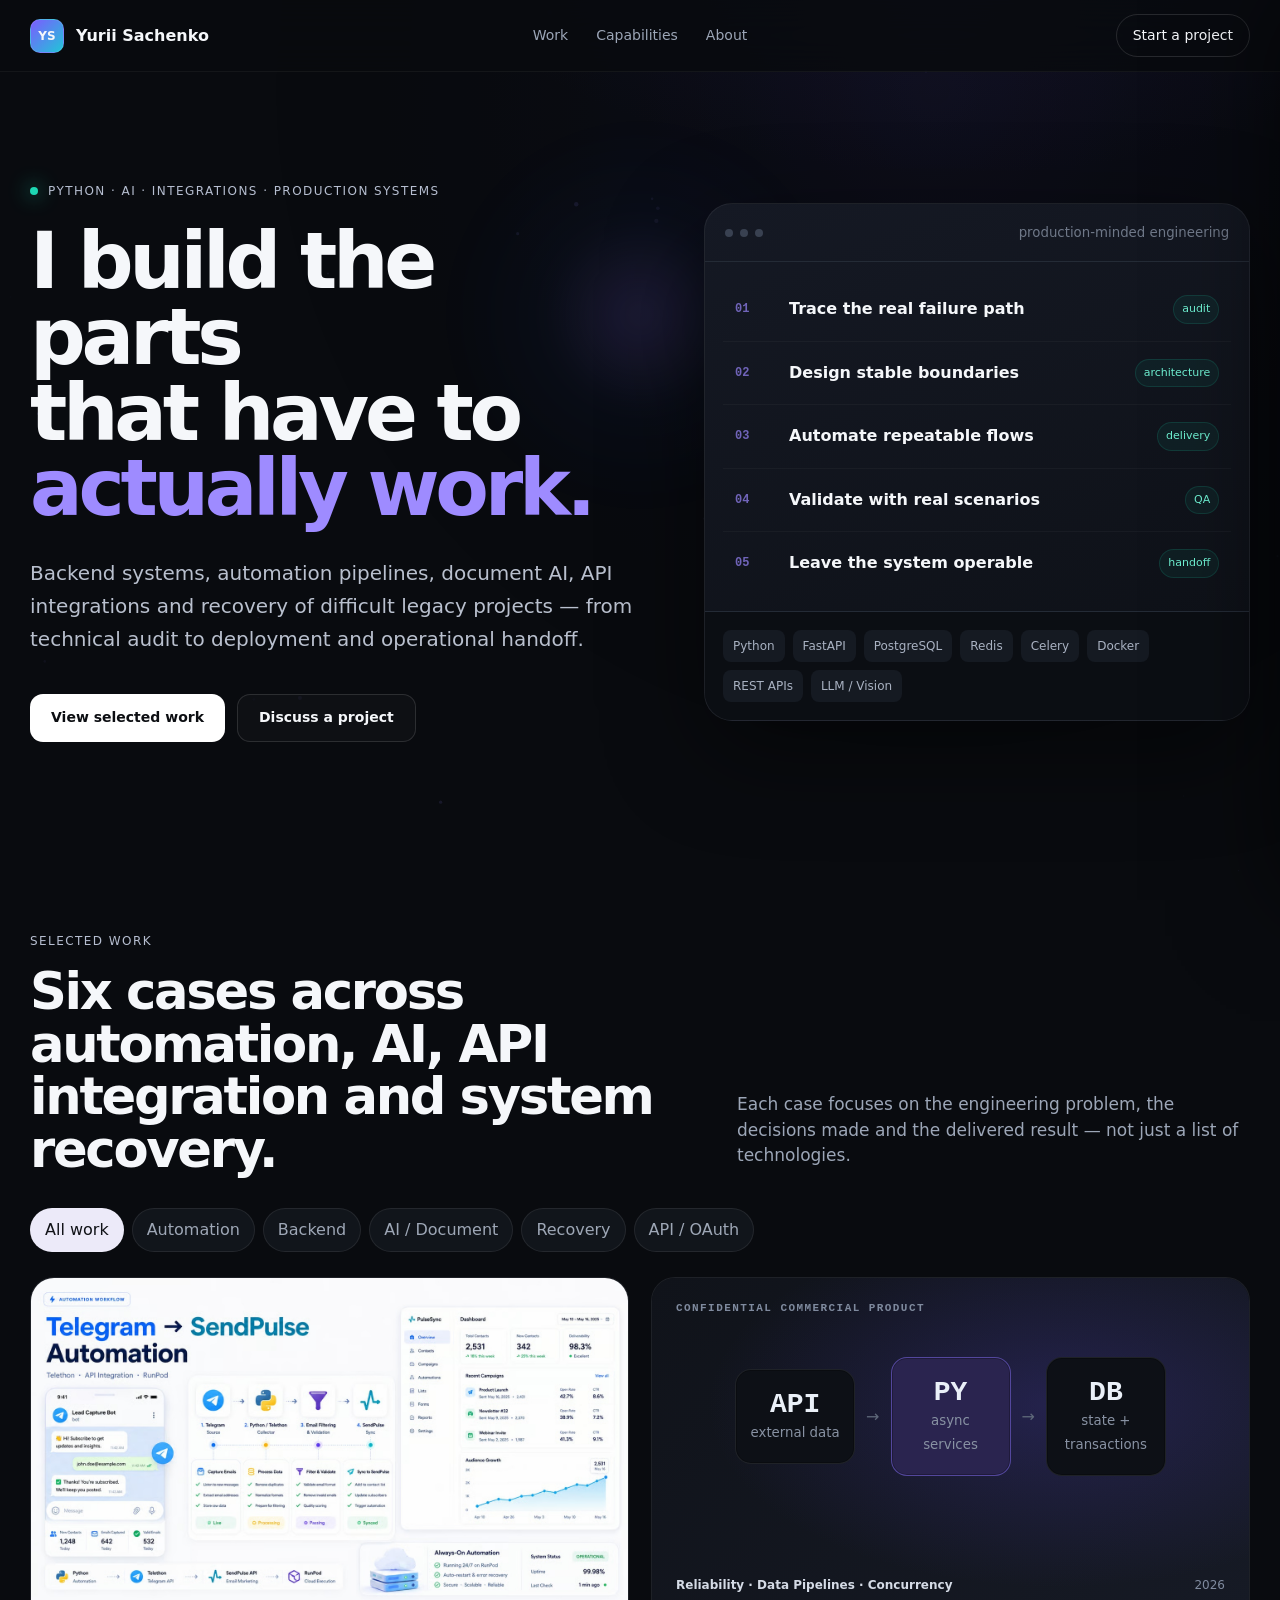
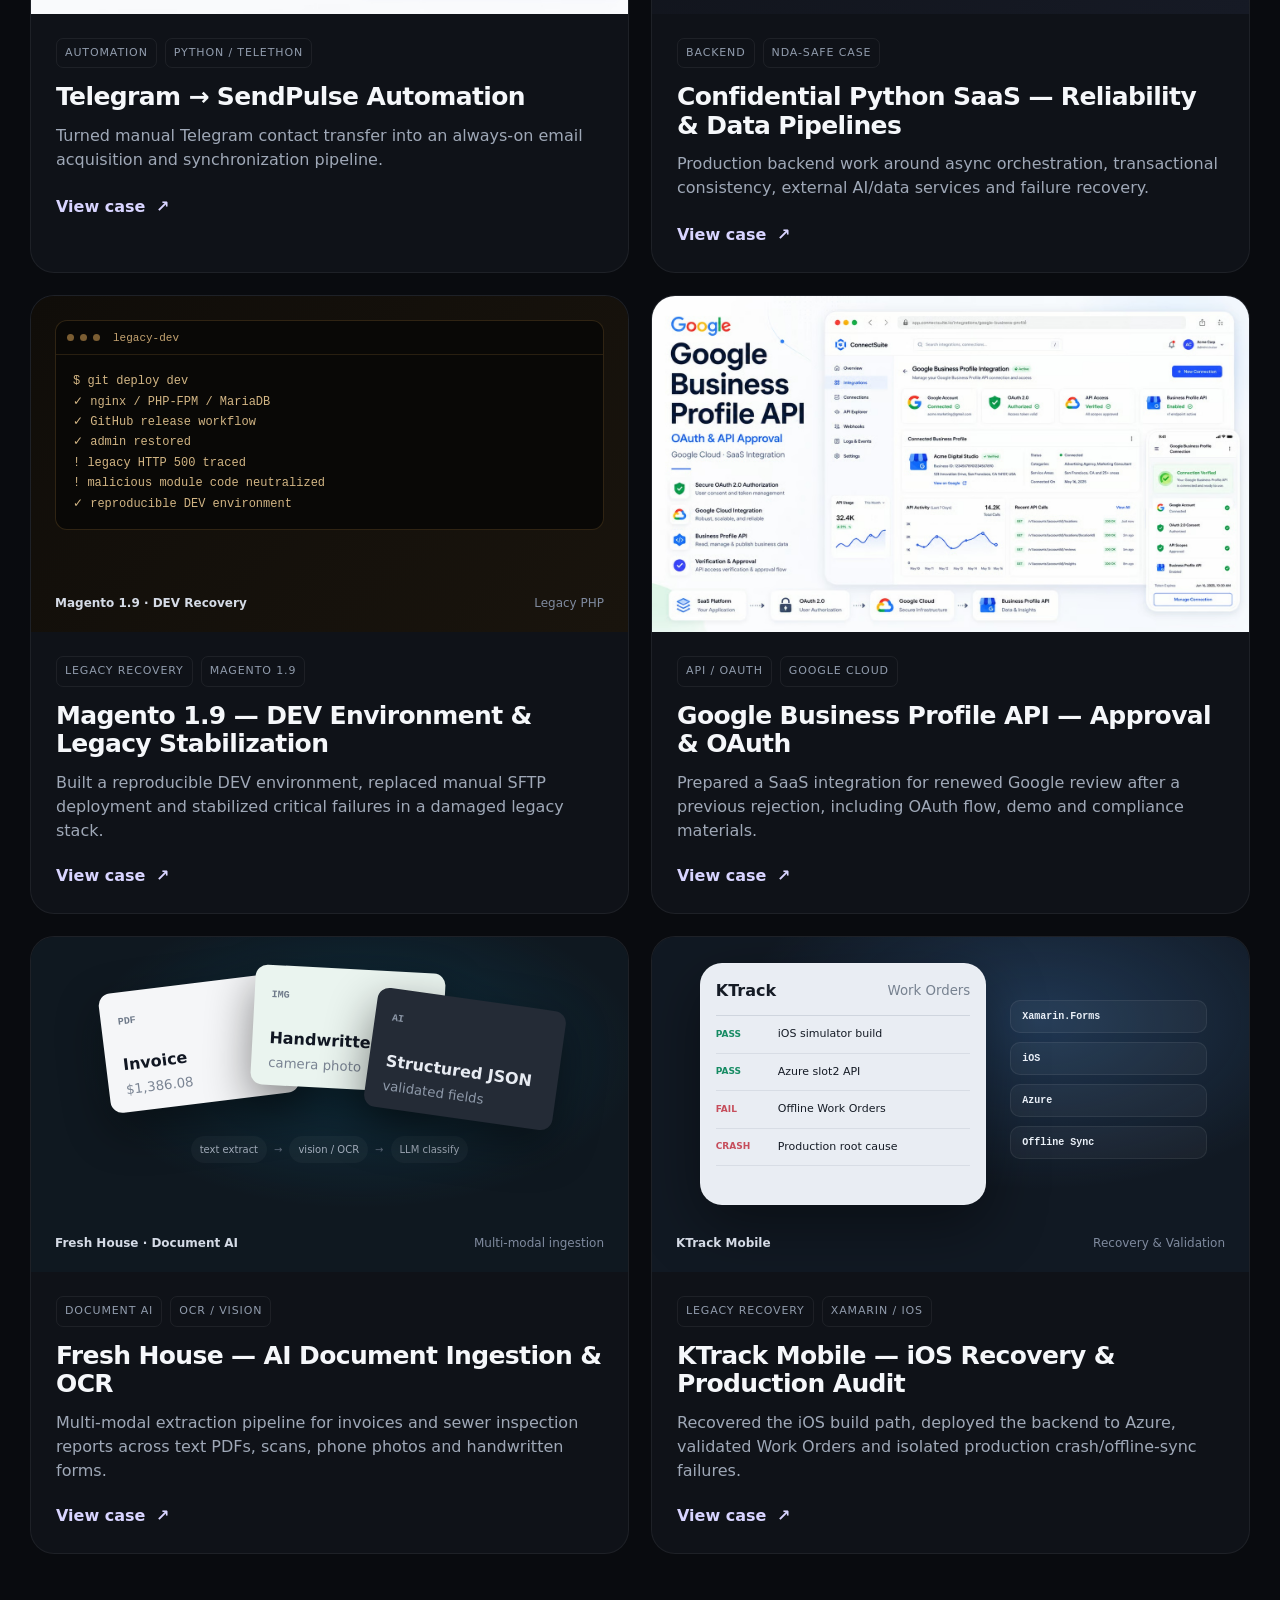
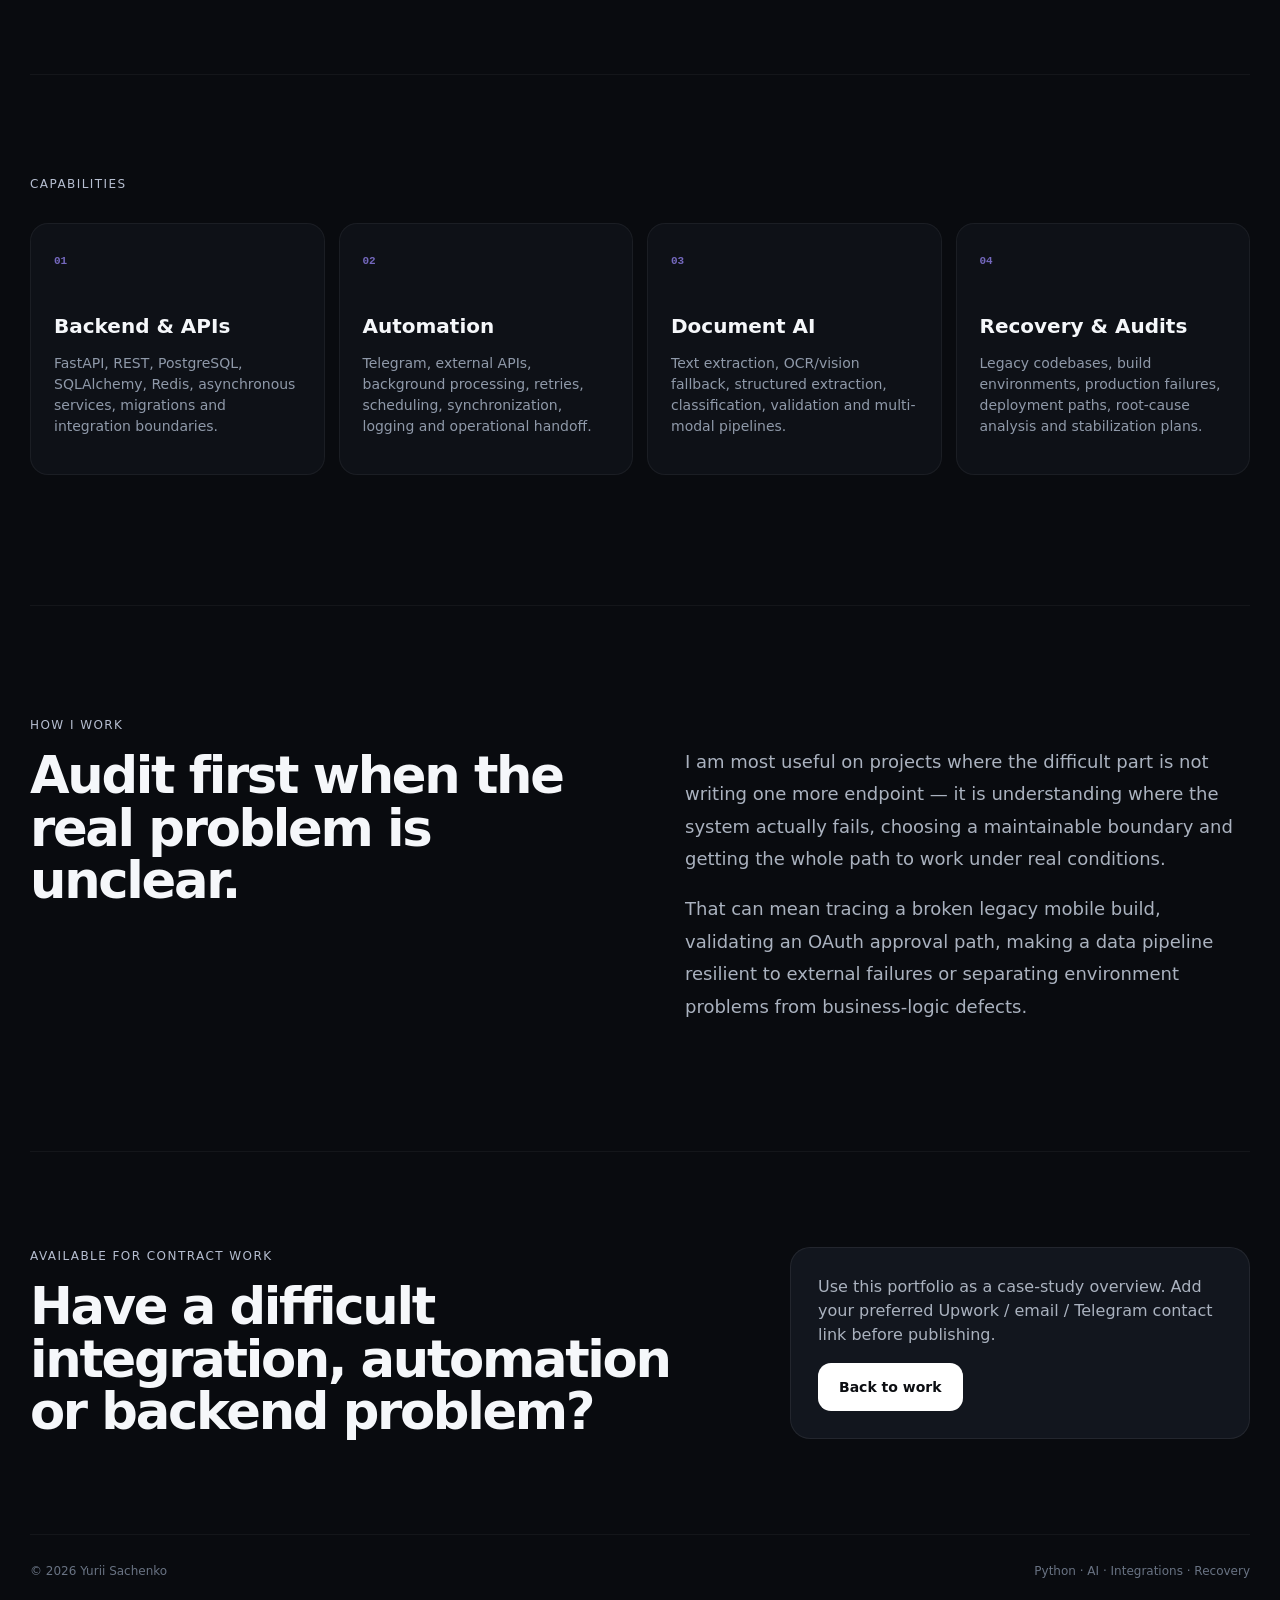
==== preview-standalone.html @ 0dbfd357 "first commit" ====
<!doctype html>
<html lang="en">
<head>
  <meta charset="utf-8" />
  <meta name="viewport" content="width=device-width, initial-scale=1" />
  <meta name="description" content="Selected engineering work by Yurii Sachenko — Python backend, AI document processing, API integrations, automation and legacy recovery." />
  <title>Yurii Sachenko — Engineering Portfolio</title>
  <style>
:root{
  --bg:#090b0f;--panel:#11151c;--panel2:#151a22;--ink:#f5f7fa;--muted:#9ca6b7;--line:#242b36;
  --accent:#7c5cff;--accent2:#1ed6b3;--warm:#ffb454;--max:1220px;--radius:24px;
}
*{box-sizing:border-box}html{scroll-behavior:smooth}body{margin:0;background:radial-gradient(900px 500px at 75% -150px,#2a215e44,transparent 65%),var(--bg);color:var(--ink);font-family:Inter,ui-sans-serif,system-ui,-apple-system,BlinkMacSystemFont,"Segoe UI",sans-serif;line-height:1.5}button,a{font:inherit}a{color:inherit;text-decoration:none}button{color:inherit}.section-shell{width:min(var(--max),calc(100% - 40px));margin-inline:auto}.site-header{position:sticky;top:0;z-index:50;height:72px;display:grid;grid-template-columns:1fr auto 1fr;align-items:center;padding:0 max(20px,calc((100vw - var(--max))/2));background:#090b0fd9;border-bottom:1px solid #ffffff0c;backdrop-filter:blur(18px)}.brand{display:flex;align-items:center;gap:12px;font-weight:700}.brand-mark{display:grid;place-items:center;width:34px;height:34px;border:1px solid #ffffff1d;border-radius:10px;background:linear-gradient(135deg,#7c5cff,#20c5d8);font-size:12px}.nav{display:flex;gap:28px;color:var(--muted);font-size:14px}.nav a:hover{color:#fff}.header-cta{justify-self:end;padding:10px 16px;border:1px solid #ffffff20;border-radius:999px;font-size:14px}.hero{min-height:760px;display:grid;grid-template-columns:1.05fr .95fr;align-items:center;gap:70px;padding-block:110px 90px}.eyebrow,.kicker{font-size:12px;letter-spacing:.12em;text-transform:uppercase;color:#b6bed0}.eyebrow{display:flex;align-items:center;gap:10px}.pulse{width:8px;height:8px;border-radius:50%;background:var(--accent2);box-shadow:0 0 20px var(--accent2)}h1,h2,h3,p{margin-top:0}h1{font-size:clamp(50px,6.1vw,88px);line-height:.97;letter-spacing:-.055em;margin:24px 0 30px;max-width:800px}h1 em{font-style:normal;color:#9e8bff}.hero-lede{font-size:20px;line-height:1.65;color:#b9c0ce;max-width:700px}.hero-actions{display:flex;gap:12px;margin-top:38px}.btn{display:inline-flex;align-items:center;justify-content:center;min-height:48px;padding:0 21px;border-radius:13px;font-weight:700;font-size:14px}.btn-primary{background:#fff;color:#0c0e12}.btn-primary:hover{background:#dcd8ff}.btn-ghost{border:1px solid #ffffff20;background:#ffffff06}.hero-panel{border:1px solid #ffffff10;border-radius:28px;background:linear-gradient(160deg,#151924,#0d1016);box-shadow:0 30px 100px #0007;overflow:hidden}.terminal-top{height:58px;display:flex;align-items:center;gap:7px;padding:0 20px;border-bottom:1px solid var(--line);color:#6f7888}.terminal-top span{width:8px;height:8px;border-radius:50%;background:#394151}.terminal-top small{margin-left:auto}.terminal-body{padding:16px 18px}.terminal-row{display:grid;grid-template-columns:42px 1fr auto;align-items:center;gap:12px;padding:17px 12px;border-bottom:1px solid #ffffff09}.terminal-row:last-child{border-bottom:0}.terminal-row b{font:600 12px ui-monospace,SFMono-Regular,Menlo,monospace;color:#7064b9}.terminal-row span{font-weight:600}.terminal-row i{font-style:normal;font-size:11px;color:#6ff0d2;background:#1ed6b310;padding:5px 8px;border:1px solid #1ed6b325;border-radius:999px}.hero-stack{display:flex;flex-wrap:wrap;gap:8px;padding:18px;border-top:1px solid var(--line);background:#0b0e13}.hero-stack span{padding:7px 10px;border-radius:8px;background:#151a22;color:#a9b2c2;font-size:12px}.work-intro{display:grid;grid-template-columns:1.1fr .9fr;gap:80px;align-items:end;padding:100px 0 32px}.work-intro h2,.about h2,.contact h2{font-size:clamp(34px,4vw,58px);line-height:1.03;letter-spacing:-.045em;margin:15px 0 0}.work-intro p{color:var(--muted);font-size:17px;max-width:520px;margin-bottom:7px}.filters{display:flex;gap:8px;flex-wrap:wrap;padding-bottom:25px}.filter{border:1px solid #ffffff14;background:#11151b;border-radius:999px;padding:9px 14px;color:#9ea7b6;cursor:pointer}.filter.active,.filter:hover{background:#eceaf9;color:#101217}.project-grid{display:grid;grid-template-columns:repeat(2,1fr);gap:22px;padding-bottom:120px}.project-card{border:1px solid #ffffff10;border-radius:var(--radius);background:#0f1218;overflow:hidden;transition:transform .3s ease,border-color .3s ease;min-width:0}.project-card:hover{transform:translateY(-5px);border-color:#ffffff25}.project-card.is-hidden{display:none}.project-cover{aspect-ratio:16/9;overflow:hidden;position:relative;background:#f2f4f8}.image-cover img{width:100%;height:100%;object-fit:cover;display:block}.project-card-body{padding:24px 25px 25px}.card-meta{display:flex;gap:8px;flex-wrap:wrap;margin-bottom:15px}.card-meta span{font-size:11px;text-transform:uppercase;letter-spacing:.08em;color:#919cad;border:1px solid #ffffff10;padding:6px 8px;border-radius:7px}.project-card h3{font-size:25px;line-height:1.14;letter-spacing:-.025em;margin-bottom:12px}.project-card p{color:#9fa8b7;min-height:50px}.text-link{border:0;background:transparent;padding:0;margin-top:5px;color:#d8d4ff;font-weight:700;cursor:pointer}.text-link span{margin-left:5px}.generated-cover{padding:24px;color:#eaf0f8;background:#161b24}.cover-footer{position:absolute;left:24px;right:24px;bottom:20px;display:flex;justify-content:space-between;gap:20px;align-items:center;font-size:12px;color:#d5dbe6}.cover-footer span{color:#7f8a9e}.cover-label{font:600 11px ui-monospace,SFMono-Regular,monospace;letter-spacing:.13em;color:#7f8a9e}.cover-confidential{background:radial-gradient(500px 260px at 68% 38%,#4639a655,transparent 70%),linear-gradient(135deg,#10131a,#161a25)}.flow-diagram{display:flex;align-items:center;justify-content:center;gap:11px;height:68%;padding-top:10px}.flow-diagram i{font-style:normal;color:#5e6879}.flow-node{width:120px;padding:19px 12px;text-align:center;border:1px solid #ffffff13;border-radius:16px;background:#0d1016;box-shadow:inset 0 0 0 1px #0004}.flow-node.core{border-color:#8675ff70;background:#2a244f}.flow-node span{display:block;font:800 28px ui-monospace,SFMono-Regular,monospace}.flow-node small{color:#8892a3}.cover-magento{background:linear-gradient(135deg,#100d09,#19140d)}.retro-window{height:73%;border:1px solid #d59a4c31;background:#090806;border-radius:12px;overflow:hidden}.retro-bar{height:34px;border-bottom:1px solid #d59a4c27;display:flex;align-items:center;gap:6px;padding:0 11px}.retro-bar span{width:7px;height:7px;border-radius:50%;background:#7b5d32}.retro-bar b{margin-left:7px;color:#c6a572;font:500 11px ui-monospace,monospace}.retro-window pre{margin:0;padding:16px 17px;color:#d2b584;font:500 clamp(9px,1vw,12px)/1.7 ui-monospace,SFMono-Regular,Menlo,monospace;white-space:pre-wrap}.cover-ocr{background:radial-gradient(400px 220px at 55% 35%,#0e759e4a,transparent 70%),#0f1820}.doc-stack{height:61%;position:relative}.doc{position:absolute;width:190px;height:120px;border-radius:12px;background:#f5f6f8;color:#111723;padding:15px 17px;box-shadow:0 17px 45px #0007}.doc span{font:700 10px ui-monospace,monospace;color:#6f7a8a}.doc b{display:block;margin-top:22px;font-size:16px}.doc small{color:#7a8493}.doc-a{left:9%;top:13%;transform:rotate(-7deg)}.doc-b{left:36%;top:5%;transform:rotate(3deg);background:#eaf4ef}.doc-c{right:8%;top:22%;transform:rotate(8deg);background:#242b36;color:#e7ebf2}.doc-c small,.doc-c span{color:#8e99a9}.ocr-path{display:flex;gap:7px;align-items:center;justify-content:center;font-size:10px;color:#a5afbd}.ocr-path span{padding:6px 9px;background:#ffffff09;border-radius:999px}.ocr-path i{font-style:normal;color:#5d6979}.cover-ktrack{background:radial-gradient(430px 240px at 65% 25%,#417cc14d,transparent 70%),#111923}.mobile-shell{position:absolute;left:8%;top:8%;width:48%;height:72%;border-radius:22px;border:1px solid #ffffff20;background:#e9edf3;color:#151b25;padding:15px;box-shadow:0 20px 60px #0006}.mobile-head{display:flex;justify-content:space-between;align-items:center;padding-bottom:12px;border-bottom:1px solid #cfd5de}.mobile-head span{font-weight:800}.mobile-head small{color:#778290}.work-row{display:grid;grid-template-columns:53px 1fr;gap:9px;align-items:center;padding:10px 0;border-bottom:1px solid #d8dde5;font-size:11px}.work-row i{font-style:normal;font-weight:800;font-size:9px;color:#168b63}.work-row.warn i{color:#c64e5c}.diagnostic-lines{position:absolute;right:7%;top:19%;width:33%;display:grid;gap:9px}.diagnostic-lines span{padding:10px 11px;background:#ffffff0a;border:1px solid #ffffff12;border-radius:10px;font:600 10px ui-monospace,monospace}.capabilities{padding:100px 0 130px;border-top:1px solid #ffffff0c}.cap-grid{display:grid;grid-template-columns:repeat(4,1fr);gap:14px;margin-top:30px}.cap{padding:23px;border:1px solid #ffffff0e;border-radius:18px;background:#0e1117}.cap>span{color:#7468bd;font:600 11px ui-monospace,monospace}.cap h3{margin:40px 0 12px;font-size:20px}.cap p{font-size:14px;color:#8f99a9}.about{display:grid;grid-template-columns:1fr 1fr;gap:90px;padding:110px 0;border-top:1px solid #ffffff0c}.about-copy{padding-top:30px;color:#aab2bf;font-size:18px;line-height:1.8}.contact{display:grid;grid-template-columns:1.2fr .8fr;gap:70px;padding:95px 0;border-top:1px solid #ffffff0c}.contact-card{padding:27px;border:1px solid #ffffff12;border-radius:20px;background:#12161e;color:#aab2bf}.footer{display:flex;justify-content:space-between;color:#697383;font-size:12px;padding:27px 0 45px;border-top:1px solid #ffffff0c}.drawer-backdrop{position:fixed;inset:0;background:#000a;backdrop-filter:blur(6px);z-index:80}.project-drawer{position:fixed;z-index:90;right:0;top:0;width:min(720px,94vw);height:100vh;overflow:auto;background:#10131a;border-left:1px solid #ffffff13;box-shadow:-30px 0 100px #000a;transform:translateX(105%);transition:transform .35s cubic-bezier(.2,.8,.2,1);padding:70px 42px 50px}.project-drawer.open{transform:translateX(0)}.drawer-close{position:absolute;top:18px;right:22px;width:42px;height:42px;border-radius:50%;border:1px solid #ffffff18;background:#191e27;color:#fff;font-size:26px;cursor:pointer}.drawer-hero{margin-bottom:30px}.drawer-tags{display:flex;gap:8px;flex-wrap:wrap;margin-bottom:15px}.drawer-tags span{font-size:10px;letter-spacing:.08em;text-transform:uppercase;color:#a9b2c2;padding:6px 8px;border:1px solid #ffffff12;border-radius:7px}.drawer-hero h2{font-size:42px;line-height:1.04;letter-spacing:-.04em;margin:0 0 16px}.drawer-role{color:#8f9aab}.drawer-section{padding:25px 0;border-top:1px solid #ffffff0d}.drawer-section h4{margin:0 0 12px;font-size:13px;text-transform:uppercase;letter-spacing:.1em;color:#8c96a7}.drawer-section p,.drawer-section li{color:#b2bac7}.drawer-section ul{margin:0;padding-left:19px;display:grid;gap:8px}.result-box{padding:18px;border-radius:14px;background:#1b2130;border:1px solid #ffffff10;color:#dfe3eb}.stack-list{display:flex;flex-wrap:wrap;gap:7px}.stack-list span{font-size:11px;padding:7px 9px;border-radius:8px;background:#ffffff08;color:#adb6c5}.note{color:#7f8998;font-size:12px;margin-top:14px}@media(max-width:920px){.site-header{grid-template-columns:1fr auto}.nav{display:none}.hero{grid-template-columns:1fr;min-height:auto;padding-top:80px}.hero-panel{max-width:680px}.work-intro,.about,.contact{grid-template-columns:1fr;gap:28px}.project-grid{grid-template-columns:1fr}.cap-grid{grid-template-columns:repeat(2,1fr)}}@media(max-width:620px){.section-shell{width:min(var(--max),calc(100% - 24px))}.site-header{height:62px;padding-inline:12px}.brand span:last-child{display:none}.header-cta{padding:8px 12px;font-size:12px}.hero{padding:65px 0 55px;gap:35px}.hero-lede{font-size:17px}.hero-actions{flex-direction:column;align-items:stretch}.terminal-row{grid-template-columns:31px 1fr}.terminal-row i{display:none}.work-intro{padding-top:70px}.project-card-body{padding:20px}.cap-grid{grid-template-columns:1fr}.project-drawer{padding:64px 22px 40px}.drawer-hero h2{font-size:34px}.generated-cover{padding:16px}.cover-footer{left:16px;right:16px}.flow-node{width:94px;padding:13px 7px}.flow-node span{font-size:21px}.doc{width:145px;height:100px;padding:11px}.doc b{margin-top:14px;font-size:13px}.mobile-shell{width:55%}.diagnostic-lines{width:31%;right:4%}.footer{flex-direction:column;gap:8px}}


/* Motion layer */
.ambient-canvas{position:fixed;inset:0;width:100%;height:100%;z-index:-2;pointer-events:none;opacity:.58}.scroll-progress{position:fixed;left:0;top:0;height:2px;width:100%;z-index:120;transform:scaleX(0);transform-origin:left center;background:linear-gradient(90deg,#7c5cff,#20c5d8);box-shadow:0 0 18px #7c5cff88;pointer-events:none}.cursor-glow{position:fixed;width:420px;height:420px;border-radius:50%;left:0;top:0;z-index:-1;pointer-events:none;opacity:.16;background:radial-gradient(circle,#8a75ff 0%,#3b79ff33 32%,transparent 70%);filter:blur(12px);transform:translate3d(-50%,-50%,0);will-change:transform}.site-header{transition:background .25s ease,border-color .25s ease,box-shadow .25s ease}.site-header.is-scrolled{background:#090b0ff2;border-color:#ffffff16;box-shadow:0 12px 42px #0004}.reveal{opacity:0;transform:translateY(32px) scale(.985);filter:blur(7px);transition:opacity .75s cubic-bezier(.2,.7,.2,1),transform .75s cubic-bezier(.2,.7,.2,1),filter .75s cubic-bezier(.2,.7,.2,1)}.reveal.in-view{opacity:1;transform:none;filter:none}.project-card.reveal{transition:opacity .68s cubic-bezier(.2,.7,.2,1),transform .68s cubic-bezier(.2,.7,.2,1),filter .68s cubic-bezier(.2,.7,.2,1),border-color .28s ease,box-shadow .28s ease}.project-card.in-view:hover{transform:translateY(-7px) perspective(900px) rotateX(var(--rx,0deg)) rotateY(var(--ry,0deg));border-color:#8a75ff55;box-shadow:0 24px 70px #0008,0 0 0 1px #7c5cff10}.project-cover{transform:translateZ(0)}.project-cover img{transition:transform .65s cubic-bezier(.2,.7,.2,1),filter .65s ease}.project-card:hover .project-cover img{transform:scale(1.035);filter:saturate(1.07)}.project-card .text-link span{display:inline-block;transition:transform .25s ease}.project-card:hover .text-link span{transform:translate(4px,-3px)}.hero-copy>*{opacity:0;transform:translateY(20px);animation:heroEnter .8s cubic-bezier(.2,.75,.2,1) forwards}.hero-copy>.eyebrow{animation-delay:.08s}.hero-copy>h1{animation-delay:.16s}.hero-copy>.hero-lede{animation-delay:.27s}.hero-copy>.hero-actions{animation-delay:.38s}.hero-panel{opacity:0;transform:translateY(26px) scale(.97);animation:panelEnter 1s .22s cubic-bezier(.18,.78,.18,1) forwards;transform-style:preserve-3d;will-change:transform}.terminal-row{opacity:0;transform:translateX(14px);animation:terminalLine .55s cubic-bezier(.2,.75,.2,1) forwards}.terminal-row:nth-child(1){animation-delay:.58s}.terminal-row:nth-child(2){animation-delay:.68s}.terminal-row:nth-child(3){animation-delay:.78s}.terminal-row:nth-child(4){animation-delay:.88s}.terminal-row:nth-child(5){animation-delay:.98s}.pulse{animation:pulseDot 2.1s ease-in-out infinite}.brand-mark{animation:brandFloat 5s ease-in-out infinite}.filter{transition:transform .2s ease,background .2s ease,color .2s ease,border-color .2s ease}.filter:hover{transform:translateY(-2px)}.btn{transition:transform .2s ease,background .2s ease,border-color .2s ease,box-shadow .2s ease}.btn:hover{transform:translateY(-2px)}.btn-primary:hover{box-shadow:0 12px 34px #8a75ff2d}.drawer-backdrop{opacity:0;transition:opacity .3s ease}.drawer-backdrop.visible{opacity:1}.project-drawer.open .drawer-hero,.project-drawer.open .drawer-section{animation:drawerContent .55s cubic-bezier(.2,.75,.2,1) both}.project-drawer.open .drawer-section:nth-child(2){animation-delay:.04s}.project-drawer.open .drawer-section:nth-child(3){animation-delay:.08s}.project-drawer.open .drawer-section:nth-child(4){animation-delay:.12s}.project-drawer.open .drawer-section:nth-child(5){animation-delay:.16s}.project-drawer.open .drawer-section:nth-child(6){animation-delay:.20s}.generated-cover .flow-node,.generated-cover .doc,.generated-cover .diagnostic-lines span,.generated-cover .work-row{transition:transform .35s cubic-bezier(.2,.75,.2,1),box-shadow .35s ease,background .35s ease}.project-card:hover .flow-node.core{transform:translateY(-6px) scale(1.03);box-shadow:0 18px 40px #0008}.project-card:hover .doc-a{transform:rotate(-10deg) translate(-5px,-3px)}.project-card:hover .doc-b{transform:rotate(2deg) translateY(-8px)}.project-card:hover .doc-c{transform:rotate(11deg) translate(5px,-2px)}.project-card:hover .diagnostic-lines span:nth-child(1){transform:translateX(4px)}.project-card:hover .diagnostic-lines span:nth-child(2){transform:translateX(9px)}.project-card:hover .diagnostic-lines span:nth-child(3){transform:translateX(6px)}.project-card:hover .diagnostic-lines span:nth-child(4){transform:translateX(12px)}
@keyframes heroEnter{to{opacity:1;transform:none}}@keyframes panelEnter{to{opacity:1;transform:none}}@keyframes terminalLine{to{opacity:1;transform:none}}@keyframes pulseDot{0%,100%{box-shadow:0 0 8px #20c5d888;transform:scale(1)}50%{box-shadow:0 0 26px #20c5d8;transform:scale(1.22)}}@keyframes brandFloat{0%,100%{transform:translateY(0) rotate(0)}50%{transform:translateY(-2px) rotate(2deg)}}@keyframes drawerContent{from{opacity:0;transform:translateX(18px)}to{opacity:1;transform:none}}
@media(max-width:920px){.cursor-glow{display:none}.project-card.in-view:hover{transform:translateY(-5px)}}
@media(prefers-reduced-motion:reduce){html{scroll-behavior:auto}.ambient-canvas,.cursor-glow{display:none}.reveal,.hero-copy>*,.hero-panel,.terminal-row,.brand-mark,.pulse,.project-drawer.open .drawer-hero,.project-drawer.open .drawer-section{opacity:1!important;transform:none!important;filter:none!important;animation:none!important;transition:none!important}}

</style>
</head>
<body>
  <canvas class="ambient-canvas" id="ambientCanvas" aria-hidden="true"></canvas>
  <div class="scroll-progress" id="scrollProgress" aria-hidden="true"></div>
  <div class="cursor-glow" id="cursorGlow" aria-hidden="true"></div>
  <header class="site-header">
    <a class="brand" href="#top" aria-label="Home"><span class="brand-mark">YS</span><span>Yurii Sachenko</span></a>
    <nav class="nav" aria-label="Primary">
      <a href="#work">Work</a>
      <a href="#capabilities">Capabilities</a>
      <a href="#about">About</a>
    </nav>
    <a class="header-cta" href="#contact">Start a project</a>
  </header>

  <main id="top">
    <section class="hero section-shell">
      <div class="hero-copy">
        <div class="eyebrow"><span class="pulse"></span> Python · AI · Integrations · Production Systems</div>
        <h1>I build the parts<br/>that have to <em>actually work.</em></h1>
        <p class="hero-lede">Backend systems, automation pipelines, document AI, API integrations and recovery of difficult legacy projects — from technical audit to deployment and operational handoff.</p>
        <div class="hero-actions">
          <a class="btn btn-primary" href="#work">View selected work</a>
          <a class="btn btn-ghost" href="#contact">Discuss a project</a>
        </div>
      </div>
      <div class="hero-panel" aria-label="Engineering focus">
        <div class="terminal-top"><span></span><span></span><span></span><small>production-minded engineering</small></div>
        <div class="terminal-body">
          <div class="terminal-row"><b>01</b><span>Trace the real failure path</span><i>audit</i></div>
          <div class="terminal-row"><b>02</b><span>Design stable boundaries</span><i>architecture</i></div>
          <div class="terminal-row"><b>03</b><span>Automate repeatable flows</span><i>delivery</i></div>
          <div class="terminal-row"><b>04</b><span>Validate with real scenarios</span><i>QA</i></div>
          <div class="terminal-row"><b>05</b><span>Leave the system operable</span><i>handoff</i></div>
        </div>
        <div class="hero-stack">
          <span>Python</span><span>FastAPI</span><span>PostgreSQL</span><span>Redis</span><span>Celery</span><span>Docker</span><span>REST APIs</span><span>LLM / Vision</span>
        </div>
      </div>
    </section>

    <section class="work-intro section-shell" id="work">
      <div>
        <div class="kicker">Selected work</div>
        <h2>Six cases across automation, AI, API integration and system recovery.</h2>
      </div>
      <p>Each case focuses on the engineering problem, the decisions made and the delivered result — not just a list of technologies.</p>
    </section>

    <section class="filters section-shell" aria-label="Project filters">
      <button class="filter active" data-filter="all">All work</button>
      <button class="filter" data-filter="automation">Automation</button>
      <button class="filter" data-filter="backend">Backend</button>
      <button class="filter" data-filter="ai">AI / Document</button>
      <button class="filter" data-filter="recovery">Recovery</button>
      <button class="filter" data-filter="api">API / OAuth</button>
    </section>

    <section class="project-grid section-shell" id="projectGrid">
      <article class="project-card" data-tags="automation api backend" data-project="sendpulse">
        <div class="project-cover image-cover"><img src="assets/telegram-sendpulse.jpg" alt="Telegram to SendPulse automation case cover" /></div>
        <div class="project-card-body">
          <div class="card-meta"><span>Automation</span><span>Python / Telethon</span></div>
          <h3>Telegram → SendPulse Automation</h3>
          <p>Turned manual Telegram contact transfer into an always-on email acquisition and synchronization pipeline.</p>
          <button class="text-link open-project">View case <span>↗</span></button>
        </div>
      </article>

      <article class="project-card" data-tags="backend automation" data-project="confidential">
        <div class="project-cover generated-cover cover-confidential">
          <div class="cover-label">CONFIDENTIAL COMMERCIAL PRODUCT</div>
          <div class="flow-diagram">
            <div class="flow-node"><span>API</span><small>external data</small></div><i>→</i>
            <div class="flow-node core"><span>PY</span><small>async services</small></div><i>→</i>
            <div class="flow-node"><span>DB</span><small>state + transactions</small></div>
          </div>
          <div class="cover-footer"><b>Reliability · Data Pipelines · Concurrency</b><span>2026</span></div>
        </div>
        <div class="project-card-body">
          <div class="card-meta"><span>Backend</span><span>NDA-safe case</span></div>
          <h3>Confidential Python SaaS — Reliability & Data Pipelines</h3>
          <p>Production backend work around async orchestration, transactional consistency, external AI/data services and failure recovery.</p>
          <button class="text-link open-project">View case <span>↗</span></button>
        </div>
      </article>

      <article class="project-card" data-tags="recovery backend" data-project="magento">
        <div class="project-cover generated-cover cover-magento">
          <div class="retro-window">
            <div class="retro-bar"><span></span><span></span><span></span><b>legacy-dev</b></div>
            <pre>$ git deploy dev
✓ nginx / PHP-FPM / MariaDB
✓ GitHub release workflow
✓ admin restored
! legacy HTTP 500 traced
! malicious module code neutralized
✓ reproducible DEV environment</pre>
          </div>
          <div class="cover-footer"><b>Magento 1.9 · DEV Recovery</b><span>Legacy PHP</span></div>
        </div>
        <div class="project-card-body">
          <div class="card-meta"><span>Legacy Recovery</span><span>Magento 1.9</span></div>
          <h3>Magento 1.9 — DEV Environment & Legacy Stabilization</h3>
          <p>Built a reproducible DEV environment, replaced manual SFTP deployment and stabilized critical failures in a damaged legacy stack.</p>
          <button class="text-link open-project">View case <span>↗</span></button>
        </div>
      </article>

      <article class="project-card" data-tags="api backend" data-project="google">
        <div class="project-cover image-cover"><img src="assets/google-business-profile.jpg" alt="Google Business Profile API OAuth approval case cover" /></div>
        <div class="project-card-body">
          <div class="card-meta"><span>API / OAuth</span><span>Google Cloud</span></div>
          <h3>Google Business Profile API — Approval & OAuth</h3>
          <p>Prepared a SaaS integration for renewed Google review after a previous rejection, including OAuth flow, demo and compliance materials.</p>
          <button class="text-link open-project">View case <span>↗</span></button>
        </div>
      </article>

      <article class="project-card" data-tags="ai backend automation" data-project="freshhouse">
        <div class="project-cover generated-cover cover-ocr">
          <div class="doc-stack">
            <div class="doc doc-a"><span>PDF</span><b>Invoice</b><small>$1,386.08</small></div>
            <div class="doc doc-b"><span>IMG</span><b>Handwritten</b><small>camera photo</small></div>
            <div class="doc doc-c"><span>AI</span><b>Structured JSON</b><small>validated fields</small></div>
          </div>
          <div class="ocr-path"><span>text extract</span><i>→</i><span>vision / OCR</span><i>→</i><span>LLM classify</span></div>
          <div class="cover-footer"><b>Fresh House · Document AI</b><span>Multi-modal ingestion</span></div>
        </div>
        <div class="project-card-body">
          <div class="card-meta"><span>Document AI</span><span>OCR / Vision</span></div>
          <h3>Fresh House — AI Document Ingestion & OCR</h3>
          <p>Multi-modal extraction pipeline for invoices and sewer inspection reports across text PDFs, scans, phone photos and handwritten forms.</p>
          <button class="text-link open-project">View case <span>↗</span></button>
        </div>
      </article>

      <article class="project-card" data-tags="recovery backend" data-project="ktrack">
        <div class="project-cover generated-cover cover-ktrack">
          <div class="mobile-shell">
            <div class="mobile-head"><span>KTrack</span><small>Work Orders</small></div>
            <div class="work-row"><i>PASS</i><span>iOS simulator build</span></div>
            <div class="work-row"><i>PASS</i><span>Azure slot2 API</span></div>
            <div class="work-row warn"><i>FAIL</i><span>Offline Work Orders</span></div>
            <div class="work-row warn"><i>CRASH</i><span>Production root cause</span></div>
          </div>
          <div class="diagnostic-lines"><span>Xamarin.Forms</span><span>iOS</span><span>Azure</span><span>Offline Sync</span></div>
          <div class="cover-footer"><b>KTrack Mobile</b><span>Recovery & Validation</span></div>
        </div>
        <div class="project-card-body">
          <div class="card-meta"><span>Legacy Recovery</span><span>Xamarin / iOS</span></div>
          <h3>KTrack Mobile — iOS Recovery & Production Audit</h3>
          <p>Recovered the iOS build path, deployed the backend to Azure, validated Work Orders and isolated production crash/offline-sync failures.</p>
          <button class="text-link open-project">View case <span>↗</span></button>
        </div>
      </article>
    </section>

    <section class="capabilities section-shell" id="capabilities">
      <div class="kicker">Capabilities</div>
      <div class="cap-grid">
        <div class="cap"><span>01</span><h3>Backend & APIs</h3><p>FastAPI, REST, PostgreSQL, SQLAlchemy, Redis, asynchronous services, migrations and integration boundaries.</p></div>
        <div class="cap"><span>02</span><h3>Automation</h3><p>Telegram, external APIs, background processing, retries, scheduling, synchronization, logging and operational handoff.</p></div>
        <div class="cap"><span>03</span><h3>Document AI</h3><p>Text extraction, OCR/vision fallback, structured extraction, classification, validation and multi-modal pipelines.</p></div>
        <div class="cap"><span>04</span><h3>Recovery & Audits</h3><p>Legacy codebases, build environments, production failures, deployment paths, root-cause analysis and stabilization plans.</p></div>
      </div>
    </section>

    <section class="about section-shell" id="about">
      <div>
        <div class="kicker">How I work</div>
        <h2>Audit first when the real problem is unclear.</h2>
      </div>
      <div class="about-copy">
        <p>I am most useful on projects where the difficult part is not writing one more endpoint — it is understanding where the system actually fails, choosing a maintainable boundary and getting the whole path to work under real conditions.</p>
        <p>That can mean tracing a broken legacy mobile build, validating an OAuth approval path, making a data pipeline resilient to external failures or separating environment problems from business-logic defects.</p>
      </div>
    </section>

    <section class="contact section-shell" id="contact">
      <div>
        <div class="kicker">Available for contract work</div>
        <h2>Have a difficult integration, automation or backend problem?</h2>
      </div>
      <div class="contact-card">
        <p>Use this portfolio as a case-study overview. Add your preferred Upwork / email / Telegram contact link before publishing.</p>
        <a class="btn btn-primary" href="#top">Back to work</a>
      </div>
    </section>
  </main>

  <footer class="footer section-shell"><span>© 2026 Yurii Sachenko</span><span>Python · AI · Integrations · Recovery</span></footer>

  <div class="drawer-backdrop" id="drawerBackdrop" hidden></div>
  <aside class="project-drawer" id="projectDrawer" aria-hidden="true" aria-label="Project details">
    <button class="drawer-close" id="drawerClose" aria-label="Close project">×</button>
    <div id="drawerContent"></div>
  </aside>

  <script>
const projects = {
  sendpulse: {
    tags:['Automation','Telegram','API Integration'],
    title:'Telegram → SendPulse Automation',
    role:'Python Developer — Telegram Automation & API Integration',
    summary:'Built an always-on pipeline that collected email addresses from Telegram, processed and filtered the data, and synchronized eligible contacts into SendPulse.',
    challenge:'The client needed to replace a manual contact-transfer workflow with a server-side process that could run continuously and remain maintainable when Telegram or SendPulse credentials changed.',
    work:[
      'Integrated Telegram through Telethon, including api_id, api_hash and persistent session handling.',
      'Implemented user-data collection, email extraction, normalization, validation and configurable filters such as Gmail-only selection.',
      'Integrated SendPulse API synchronization and token refresh/maintenance flow.',
      'Deployed the Python process on RunPod for continuous execution.',
      'Added logging, process-state visibility and operating instructions for restart, token updates and log inspection.'
    ],
    result:'Manual transfer of Telegram contacts into the email-marketing system was replaced with a repeatable automated workflow that could run continuously on the server and be operated using documented procedures.',
    stack:['Python','Telethon','Telegram API','SendPulse API','REST API','RunPod','Logging','Server Deployment']
  },
  confidential: {
    tags:['Backend','Production Systems','NDA-safe'],
    title:'Confidential Python SaaS — Reliability & Data Pipelines',
    role:'Python Software Engineer — Confidential Commercial Product | Contract | 2026',
    summary:'Developed and maintained a production Python system built around asynchronous backend services, persistent/transient state, external API integrations and data-processing workflows.',
    challenge:'The work required correctness across component boundaries: multi-user isolation, transactional consistency, concurrent operations, external dependencies and failure recovery — without exposing confidential product details.',
    work:[
      'Worked with multi-user data isolation, transactional consistency, asynchronous orchestration, caching, concurrency control and idempotency.',
      'Improved pipelines combining structured/unstructured external data with validation, normalization, trust controls and downstream persistence.',
      'Integrated third-party AI and data services using structured outputs, retries, validation and graceful failure handling.',
      'Built safeguards around database transactions, concurrent operations and cross-component consistency.',
      'Expanded regression coverage and performed root-cause analysis of production defects crossing service/module boundaries.',
      'Worked with Linux production environments, service management, schema evolution and operational troubleshooting.'
    ],
    result:'A more reliable and diagnosable backend foundation for production workflows, with stronger boundaries around state, external services, transactions and failure handling.',
    stack:['Python','FastAPI','SQLAlchemy','PostgreSQL','Redis','Async I/O','REST APIs','Migrations','Linux']
  },
  magento: {
    tags:['Legacy Recovery','DevOps','Magento 1.9'],
    title:'Magento 1.9 — DEV Environment & Legacy Stabilization',
    role:'Legacy Environment & Recovery Engineer',
    summary:'Rebuilt a reproducible DEV environment synchronized with production and replaced manual SFTP updates with a GitHub-based deployment workflow.',
    challenge:'The original scope was environment setup. Once DEV was running, the legacy application exposed unrelated HTTP 500 failures, damaged core/media behavior and infrastructure issues that made the environment unusable for testing.',
    work:[
      'Deployed Magento 1.9 on the DEV server with PHP 7.1, nginx, MariaDB and the EDELWEISS_test database.',
      'Configured the DEV domain, no-index protection and GitHub-based release/deployment process.',
      'Stabilized PHP-FPM/nginx and fixed critical OPcache double-loading configuration.',
      'Diagnosed legacy failures across categories, product pages, configurator and admin.',
      'Detected and neutralized malicious code in legacy modules.',
      'Recovered Varnish/nginx/PHP/HTTPS behavior, circular redirects, base_url configuration and URL rewrites.',
      'Restored admin usability and implemented a safe workaround around the damaged Magento image/media layer so category/product pages stopped returning HTTP 500.'
    ],
    result:'A reproducible DEV environment with working GitHub deployment and a sufficiently stabilized legacy application for continued testing and remediation. Environment setup and application-level recovery were clearly separated as different scopes.',
    stack:['Magento 1.9','PHP 7.1','nginx','MariaDB','Varnish','GitHub','SSH','Linux','Legacy Debugging']
  },
  google: {
    tags:['Google APIs','OAuth 2.0','API Approval'],
    title:'Google Business Profile API — Approval & OAuth',
    role:'Google API / OAuth Integration Specialist',
    summary:'Helped a SaaS platform prepare a renewed Google Business Profile API application after a previous rejection.',
    challenge:'The platform did not manage a large portfolio of active Google Business Profile accounts, so the task required both technical implementation and careful interpretation of Google’s SaaS/agency access and verification requirements.',
    work:[
      'Audited the SaaS platform and the previous GBP API access attempt.',
      'Reviewed Google Business Profile API constraints and SaaS/agency scenarios.',
      'Prepared a re-application approach appropriate to the client’s actual account footprint.',
      'Configured and validated Google Cloud components, OAuth credentials and application authorization flow.',
      'Prepared review materials and a polished product demonstration scenario.',
      'Produced detailed technical documentation and supported the client through the extended Google review process.'
    ],
    result:'The client received a review-ready integration, corrected OAuth flow, demo and documentation required to continue the Google API approval process. Client feedback specifically highlighted Google API/OAuth knowledge, proactive communication, documentation quality and the polished demo.',
    stack:['Google Business Profile API','Google Cloud Console','OAuth 2.0','Google APIs','SaaS Integration','Authentication','API Compliance']
  },
  freshhouse: {
    tags:['Document AI','OCR','Vision / LLM'],
    title:'Fresh House — AI Document Ingestion & OCR',
    role:'AI / Document Processing Engineer',
    summary:'Built a multi-modal ingestion workflow for property-management documents received from plumbing and sewer-inspection contractors in inconsistent formats.',
    challenge:'The corpus mixed clean text PDFs, image-heavy scans and phone photos of handwritten paper forms. A single OCR-only strategy would waste cost on digital PDFs and still struggle with the hardest handwritten inputs.',
    work:[
      'Separated direct text extraction from true OCR cases so digital PDFs could be parsed without unnecessary vision processing.',
      'Handled sewer-inspection reports from multiple vendors with different document structures and data density.',
      'Defined structured extraction for inspector/company details, property address, customer, inspection date, service type, pipe material, problem type, recommendations, estimates and video links.',
      'Handled plumbing invoices with line-item and total extraction.',
      'Designed the difficult path for phone photos of handwritten Drain Clean USA forms: image-based OCR/vision plus LLM-assisted normalization/classification.',
      'Used fallback-oriented processing rather than treating every document as the same input type.'
    ],
    result:'A document-processing approach capable of routing clean digital documents through lightweight extraction while reserving OCR/vision for scans and handwritten photos, with normalized structured fields for downstream use.',
    stack:['Python','PDF text extraction','OCR','Vision AI','LLM Classification','Structured Extraction','Multi-modal Processing']
  },
  ktrack: {
    tags:['Legacy Recovery','Xamarin.Forms','iOS / Azure'],
    title:'KTrack Mobile — iOS Recovery & Production Audit',
    role:'Legacy Mobile Recovery / Technical Assessment',
    summary:'Recovered and validated the iOS build path of a legacy Xamarin.Forms application, deployed the matching API backend to an Azure test slot and performed Work Order functional/offline analysis.',
    challenge:'The project combined repository uncertainty, old Xamarin tooling, Windows/Mac build dependencies, backend environment differences and production crashes that were not reproducible in the dev dataset.',
    work:[
      'Validated the OfflineSync branch and successfully compiled/launched the iOS simulator build.',
      'Deployed the branch API backend to Azure App Service slot2 and validated live data loading.',
      'Ran Work Order scenarios including listing, detail views, attachments, creation flow, persistence and submission paths.',
      'Isolated a Work Order submit InvalidCastException to navigation parameter type mismatch.',
      'Traced production crashes to null Assets/Locations/Status collections combined with unhandled async-void exceptions.',
      'Validated that Work Order offline mode was not actually implemented through the local sync store and documented the required refactor direction.',
      'Produced a severity-ranked recovery report and concrete next-step recommendations.'
    ],
    result:'iOS simulator build and Azure API path were validated; core Work Order browsing worked against slot2; three production-critical failure classes and the non-functional offline path were isolated with actionable remediation guidance.',
    stack:['Xamarin.Forms','C#','iOS','Xcode','MSBuild','Azure App Service','Visual Studio','Offline Sync','Root-cause Analysis']
  }
};

const drawer = document.getElementById('projectDrawer');
const content = document.getElementById('drawerContent');
const backdrop = document.getElementById('drawerBackdrop');
const close = document.getElementById('drawerClose');

function renderProject(key){
  const p=projects[key];
  content.innerHTML=`
    <div class="drawer-hero">
      <div class="drawer-tags">${p.tags.map(x=>`<span>${x}</span>`).join('')}</div>
      <h2>${p.title}</h2>
      <div class="drawer-role">${p.role}</div>
    </div>
    <div class="drawer-section"><h4>Overview</h4><p>${p.summary}</p></div>
    <div class="drawer-section"><h4>Engineering challenge</h4><p>${p.challenge}</p></div>
    <div class="drawer-section"><h4>What I worked on</h4><ul>${p.work.map(x=>`<li>${x}</li>`).join('')}</ul></div>
    <div class="drawer-section"><h4>Result</h4><div class="result-box">${p.result}</div></div>
    <div class="drawer-section"><h4>Stack</h4><div class="stack-list">${p.stack.map(x=>`<span>${x}</span>`).join('')}</div><div class="note">Descriptions are written to stay technically accurate and avoid disclosing confidential implementation details.</div></div>`;
  backdrop.hidden=false;
  drawer.classList.add('open');
  drawer.setAttribute('aria-hidden','false');
  document.body.style.overflow='hidden';
}
function closeDrawer(){drawer.classList.remove('open');drawer.setAttribute('aria-hidden','true');backdrop.hidden=true;document.body.style.overflow=''}

document.querySelectorAll('.project-card').forEach(card=>card.addEventListener('click',e=>{
  if(e.target.closest('button')||e.currentTarget===e.target||e.target){renderProject(card.dataset.project)}
}));
close.addEventListener('click',closeDrawer);backdrop.addEventListener('click',closeDrawer);document.addEventListener('keydown',e=>{if(e.key==='Escape')closeDrawer()});

document.querySelectorAll('.filter').forEach(btn=>btn.addEventListener('click',()=>{
  document.querySelectorAll('.filter').forEach(x=>x.classList.remove('active'));btn.classList.add('active');
  const f=btn.dataset.filter;
  document.querySelectorAll('.project-card').forEach(card=>card.classList.toggle('is-hidden',f!=='all'&&!card.dataset.tags.includes(f)));
}));

// ----- Motion / interaction layer -----
(() => {
  const reduceMotion = window.matchMedia('(prefers-reduced-motion: reduce)').matches;
  const header = document.querySelector('.site-header');
  const progress = document.getElementById('scrollProgress');
  const glow = document.getElementById('cursorGlow');

  const updateScroll = () => {
    const max = document.documentElement.scrollHeight - window.innerHeight;
    const ratio = max > 0 ? Math.min(1, window.scrollY / max) : 0;
    if (progress) progress.style.transform = `scaleX(${ratio})`;
    if (header) header.classList.toggle('is-scrolled', window.scrollY > 14);
  };
  updateScroll();
  window.addEventListener('scroll', updateScroll, { passive: true });

  if (!reduceMotion && glow && window.matchMedia('(pointer:fine)').matches) {
    let gx = innerWidth * .5, gy = innerHeight * .35, tx = gx, ty = gy;
    window.addEventListener('pointermove', e => { tx = e.clientX; ty = e.clientY; }, { passive:true });
    const follow = () => {
      gx += (tx - gx) * .09; gy += (ty - gy) * .09;
      glow.style.transform = `translate3d(${gx - 210}px,${gy - 210}px,0)`;
      requestAnimationFrame(follow);
    };
    requestAnimationFrame(follow);
  }

  // Scroll reveal, staged automatically so markup stays clean.
  const revealTargets = [
    ...document.querySelectorAll('.work-intro, .filters, .project-card, .cap, .about > *, .contact > *, .footer')
  ];
  revealTargets.forEach((el, i) => {
    el.classList.add('reveal');
    el.style.transitionDelay = `${Math.min((i % 4) * 70, 210)}ms`;
  });
  if (!reduceMotion && 'IntersectionObserver' in window) {
    const io = new IntersectionObserver(entries => {
      entries.forEach(entry => {
        if (entry.isIntersecting) {
          entry.target.classList.add('in-view');
          io.unobserve(entry.target);
        }
      });
    }, { threshold: .12, rootMargin: '0px 0px -6% 0px' });
    revealTargets.forEach(el => io.observe(el));
  } else revealTargets.forEach(el => el.classList.add('in-view'));

  // Gentle 3D tilt on cards, desktop only.
  if (!reduceMotion && window.matchMedia('(pointer:fine)').matches) {
    document.querySelectorAll('.project-card').forEach(card => {
      card.addEventListener('pointermove', e => {
        const r = card.getBoundingClientRect();
        const x = (e.clientX - r.left) / r.width - .5;
        const y = (e.clientY - r.top) / r.height - .5;
        card.style.setProperty('--ry', `${x * 3.2}deg`);
        card.style.setProperty('--rx', `${y * -2.6}deg`);
      });
      card.addEventListener('pointerleave', () => {
        card.style.setProperty('--ry','0deg'); card.style.setProperty('--rx','0deg');
      });
    });

    const panel = document.querySelector('.hero-panel');
    if (panel) {
      panel.addEventListener('pointermove', e => {
        const r = panel.getBoundingClientRect();
        const x = (e.clientX-r.left)/r.width-.5, y=(e.clientY-r.top)/r.height-.5;
        panel.style.transform = `perspective(1000px) rotateX(${y*-2.2}deg) rotateY(${x*3}deg)`;
      });
      panel.addEventListener('pointerleave', () => panel.style.transform = '');
    }
  }

  // Lightweight animated ambient field; no dependency / no WebGL.
  const canvas = document.getElementById('ambientCanvas');
  if (!reduceMotion && canvas) {
    const ctx = canvas.getContext('2d');
    let dpr = Math.min(devicePixelRatio || 1, 2), w=0, h=0, particles=[];
    const resize = () => {
      w = innerWidth; h = innerHeight;
      canvas.width = Math.floor(w*dpr); canvas.height = Math.floor(h*dpr);
      canvas.style.width = `${w}px`; canvas.style.height = `${h}px`;
      ctx.setTransform(dpr,0,0,dpr,0,0);
      const n = Math.max(18, Math.min(44, Math.floor(w/35)));
      particles = Array.from({length:n}, (_,i)=>({
        x: Math.random()*w, y: Math.random()*h,
        r: .6+Math.random()*1.7, vx:(Math.random()-.5)*.08, vy:(Math.random()-.5)*.08,
        a:.08+Math.random()*.18, phase:Math.random()*Math.PI*2
      }));
    };
    resize(); window.addEventListener('resize', resize, {passive:true});
    let t=0;
    const draw = () => {
      t += .008; ctx.clearRect(0,0,w,h);
      const g=ctx.createRadialGradient(w*.73,h*.1,0,w*.73,h*.1,Math.max(w,h)*.55);
      g.addColorStop(0,'rgba(105,82,255,.09)'); g.addColorStop(1,'rgba(0,0,0,0)');
      ctx.fillStyle=g;ctx.fillRect(0,0,w,h);
      for(const p of particles){
        p.x+=p.vx; p.y+=p.vy;
        if(p.x<-10)p.x=w+10;if(p.x>w+10)p.x=-10;if(p.y<-10)p.y=h+10;if(p.y>h+10)p.y=-10;
        const alpha=p.a*(.65+.35*Math.sin(t*2+p.phase));
        ctx.beginPath();ctx.arc(p.x,p.y,p.r,0,Math.PI*2);ctx.fillStyle=`rgba(150,139,255,${alpha})`;ctx.fill();
      }
      requestAnimationFrame(draw);
    };
    requestAnimationFrame(draw);
  }
})();

// Make drawer backdrop fade instead of appearing abruptly.
const _renderProject = renderProject;
renderProject = function(key){
  _renderProject(key);
  requestAnimationFrame(() => backdrop.classList.add('visible'));
};
const _closeDrawer = closeDrawer;
closeDrawer = function(){
  backdrop.classList.remove('visible');
  drawer.classList.remove('open'); drawer.setAttribute('aria-hidden','true');
  document.body.style.overflow='';
  setTimeout(()=>{ backdrop.hidden=true; }, 300);
};

</script>
</body>
</html>
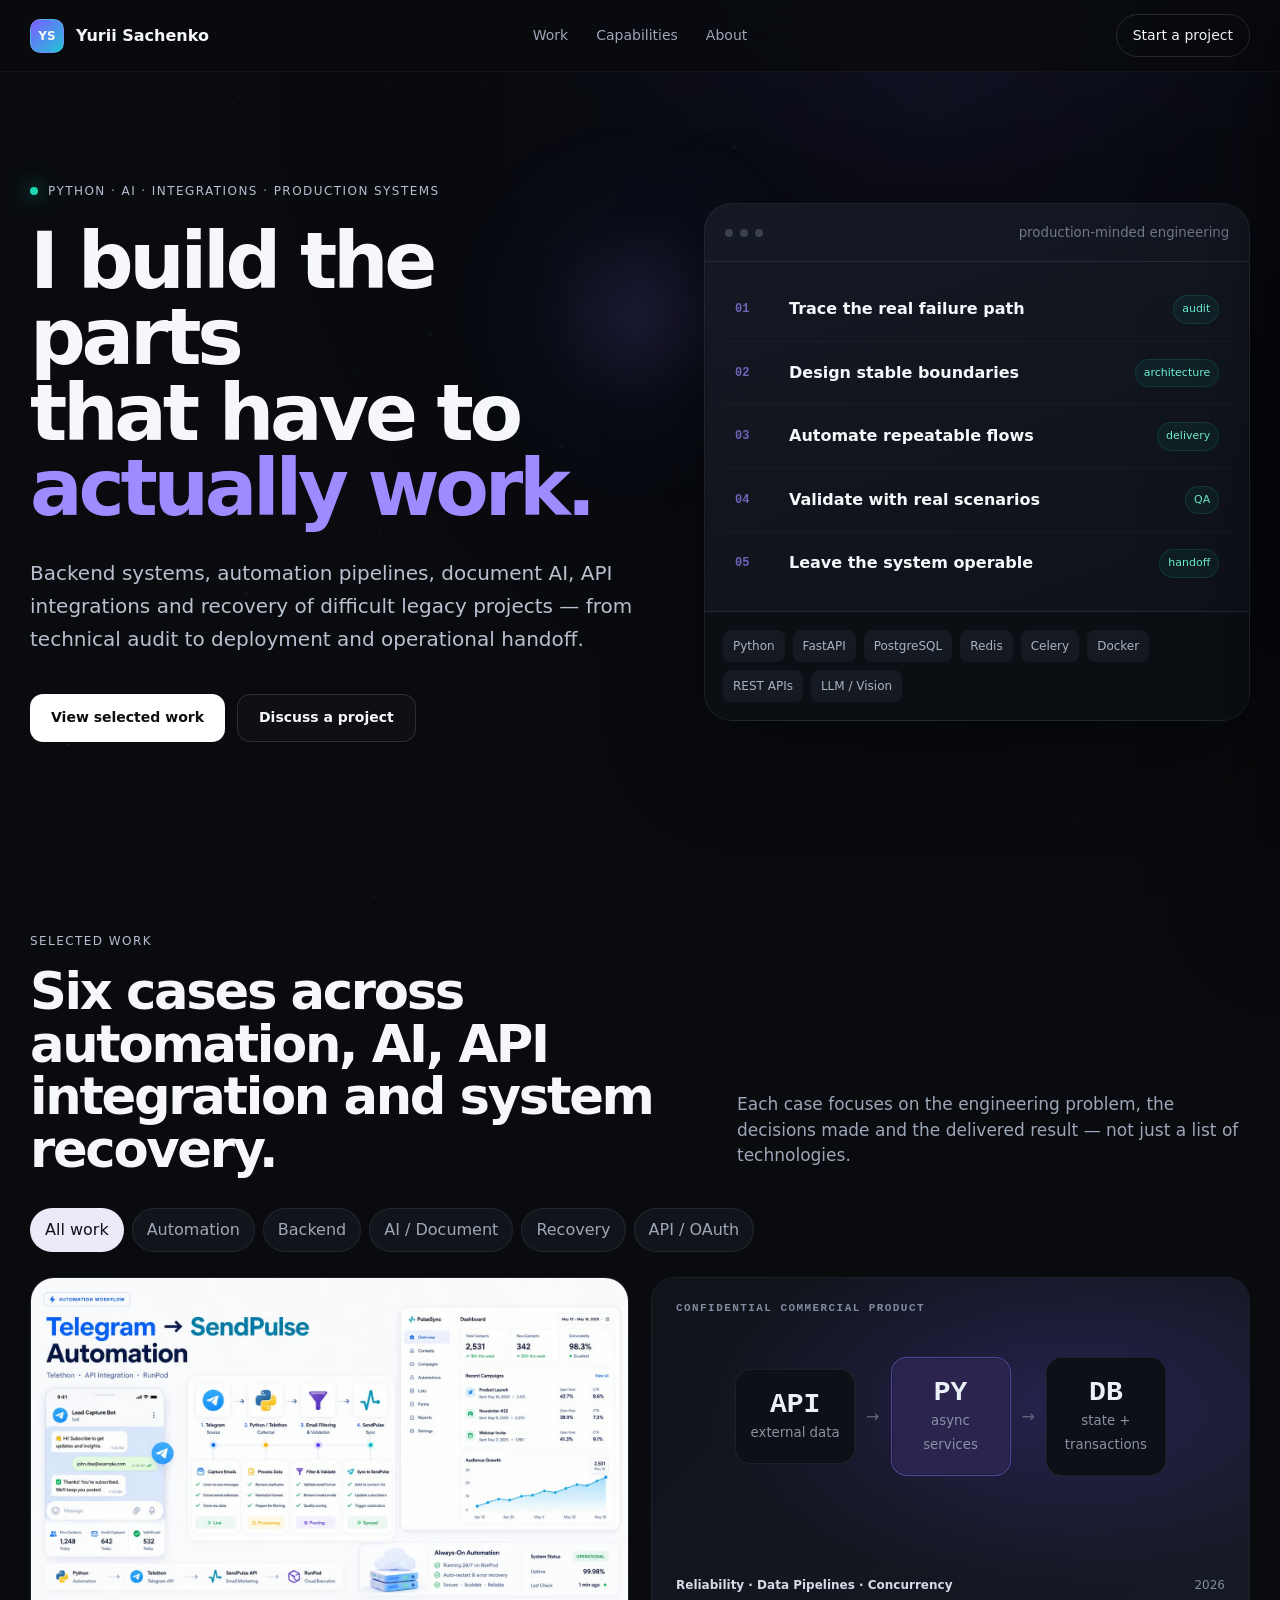
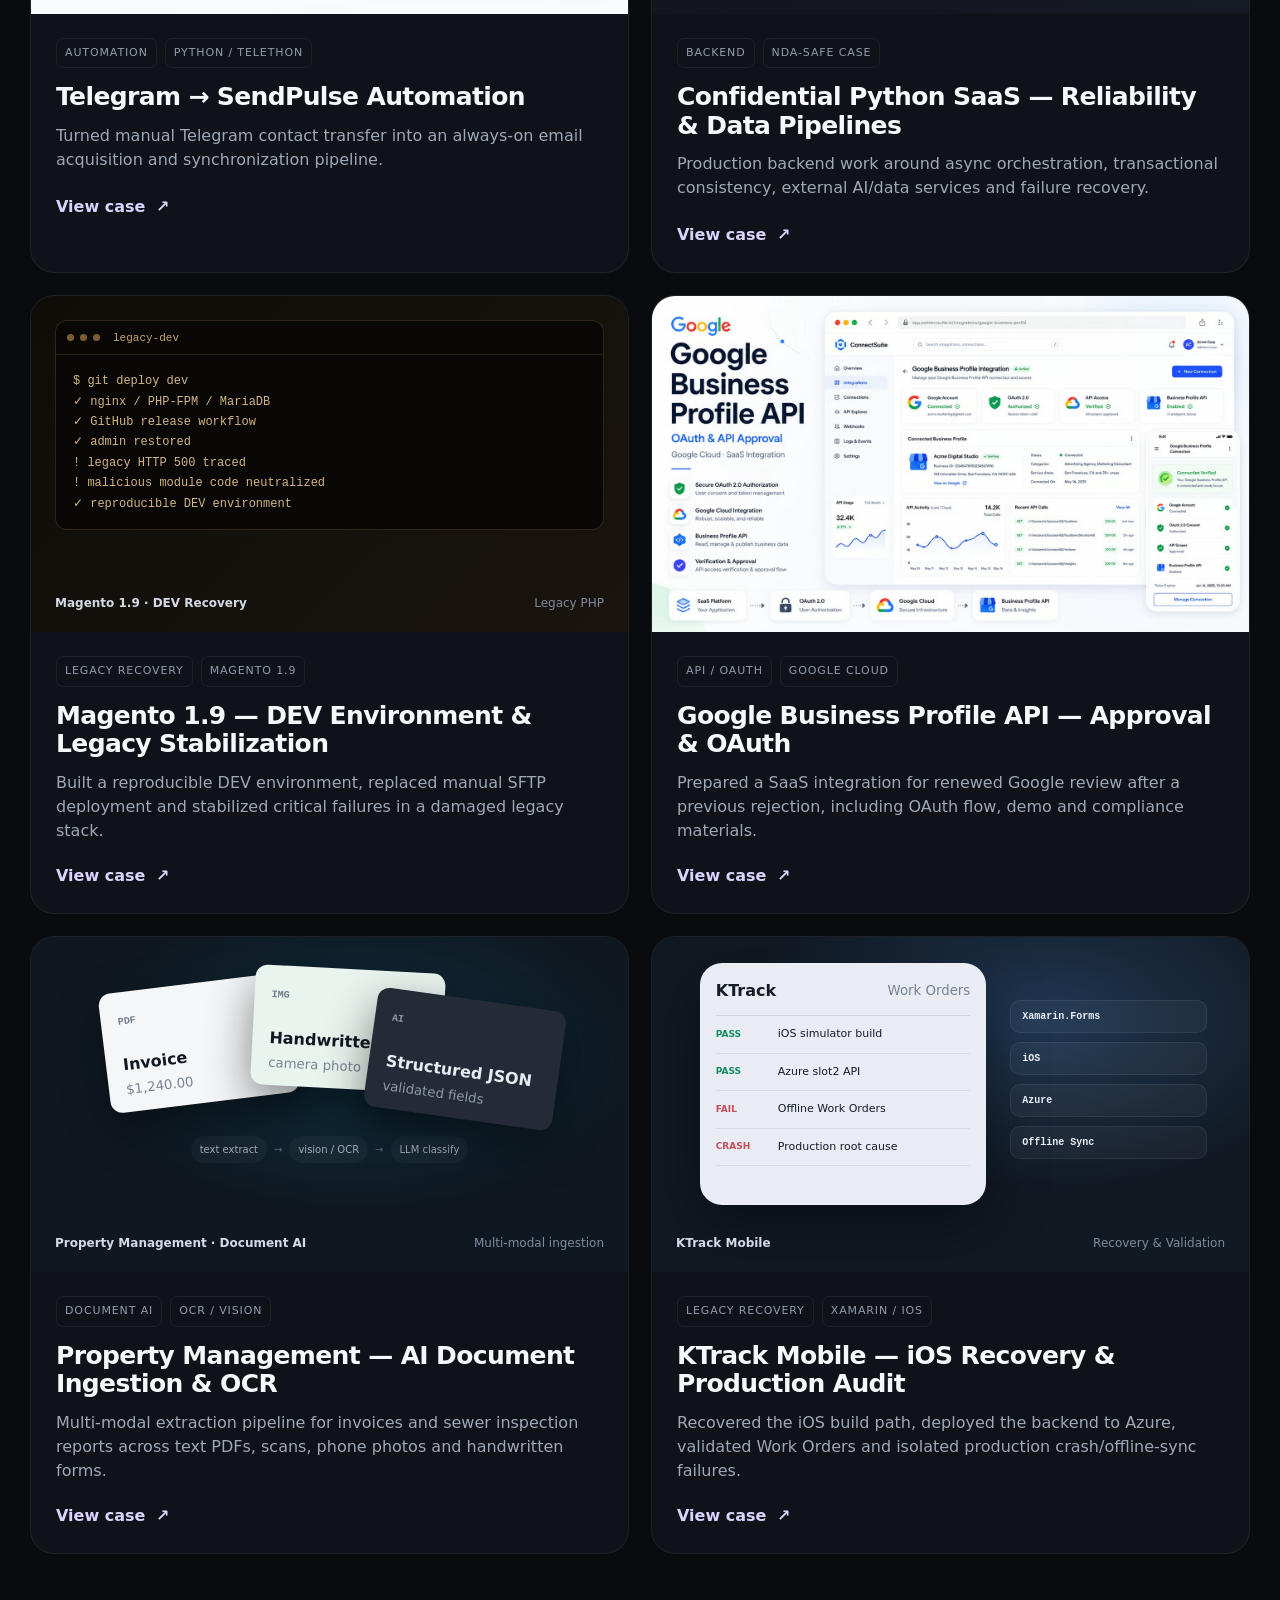
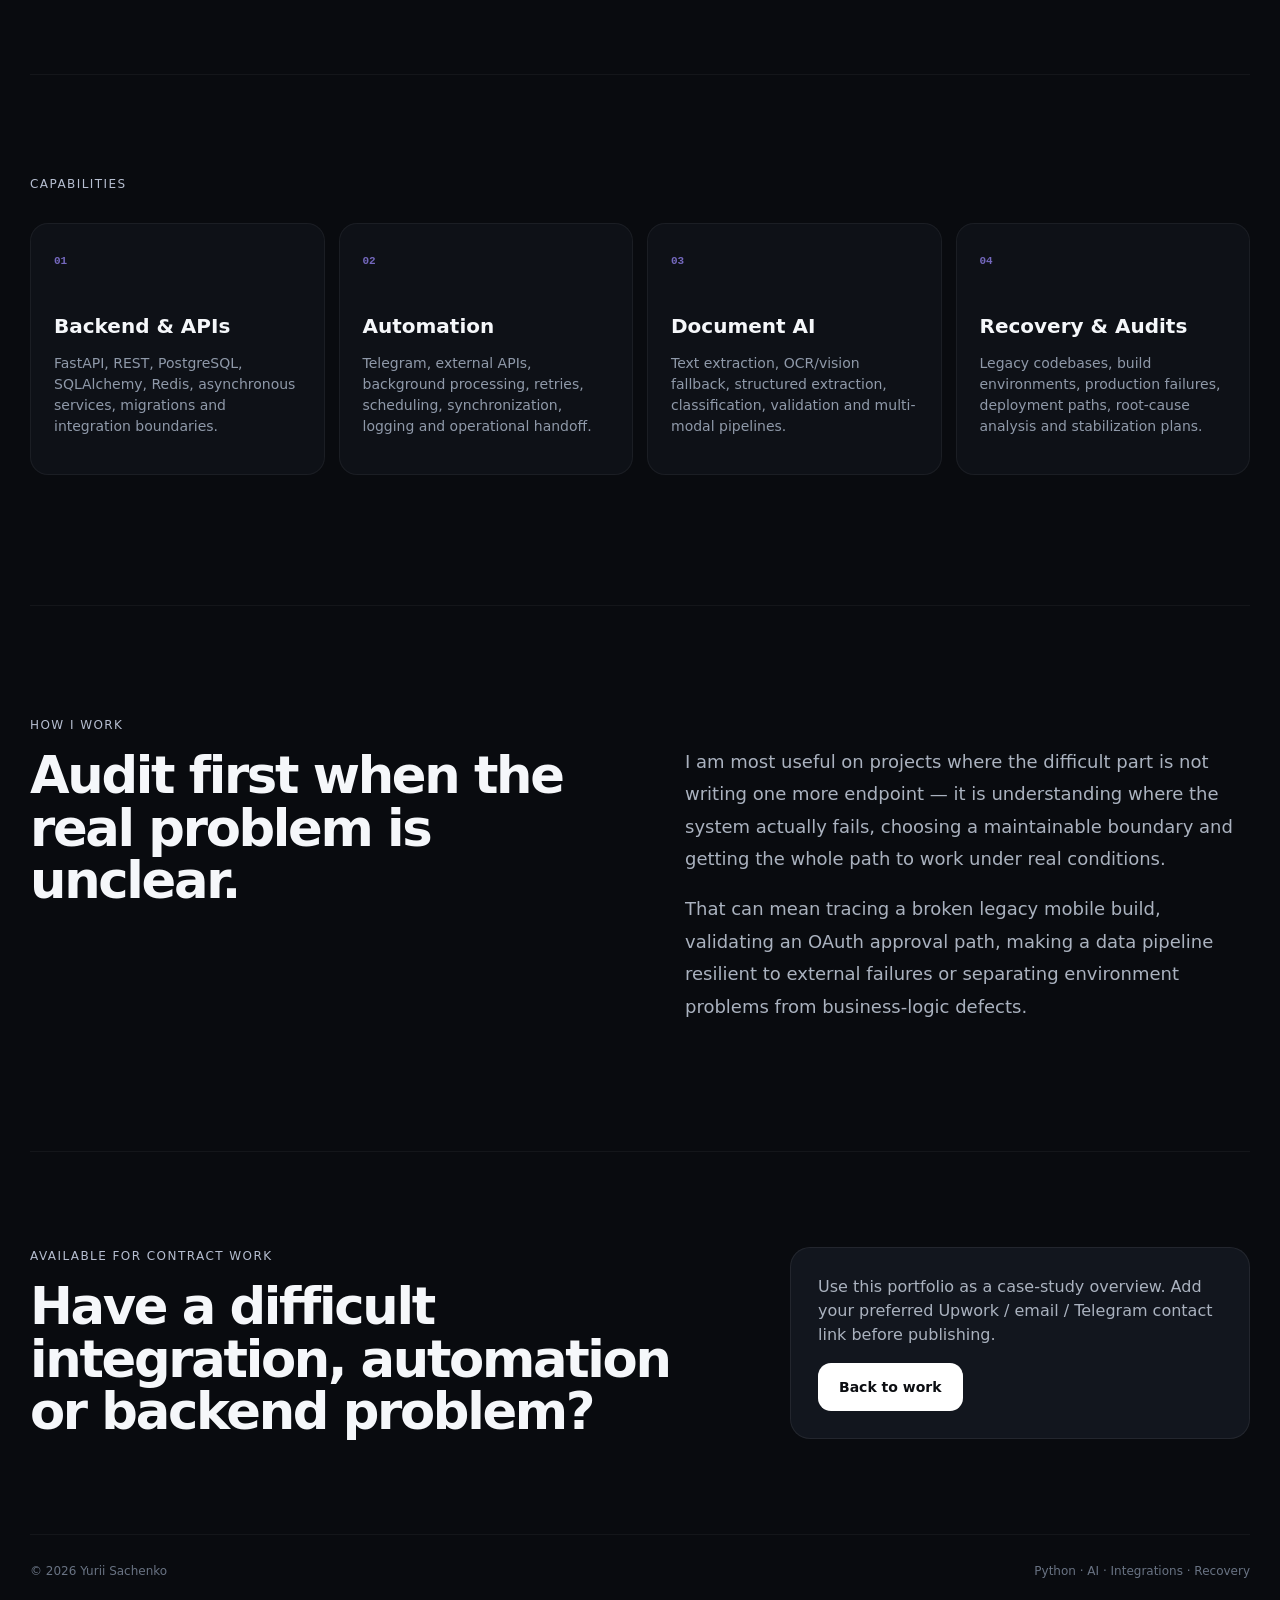
==== commit 6c82796e: "Anonymise the property-management document AI case Remove the client name and real-world data from t" ====
--- a/preview-standalone.html
+++ b/preview-standalone.html
@@ -139,19 +139,19 @@
         </div>
       </article>
 
-      <article class="project-card" data-tags="ai backend automation" data-project="freshhouse">
+      <article class="project-card" data-tags="ai backend automation" data-project="property-management">
         <div class="project-cover generated-cover cover-ocr">
           <div class="doc-stack">
-            <div class="doc doc-a"><span>PDF</span><b>Invoice</b><small>$1,386.08</small></div>
+            <div class="doc doc-a"><span>PDF</span><b>Invoice</b><small>$1,240.00</small></div>
             <div class="doc doc-b"><span>IMG</span><b>Handwritten</b><small>camera photo</small></div>
             <div class="doc doc-c"><span>AI</span><b>Structured JSON</b><small>validated fields</small></div>
           </div>
           <div class="ocr-path"><span>text extract</span><i>→</i><span>vision / OCR</span><i>→</i><span>LLM classify</span></div>
-          <div class="cover-footer"><b>Fresh House · Document AI</b><span>Multi-modal ingestion</span></div>
+          <div class="cover-footer"><b>Property Management · Document AI</b><span>Multi-modal ingestion</span></div>
         </div>
         <div class="project-card-body">
           <div class="card-meta"><span>Document AI</span><span>OCR / Vision</span></div>
-          <h3>Fresh House — AI Document Ingestion & OCR</h3>
+          <h3>Property Management — AI Document Ingestion & OCR</h3>
           <p>Multi-modal extraction pipeline for invoices and sewer inspection reports across text PDFs, scans, phone photos and handwritten forms.</p>
           <button class="text-link open-project">View case <span>↗</span></button>
         </div>
@@ -289,18 +289,18 @@
     result:'The client received a review-ready integration, corrected OAuth flow, demo and documentation required to continue the Google API approval process. Client feedback specifically highlighted Google API/OAuth knowledge, proactive communication, documentation quality and the polished demo.',
     stack:['Google Business Profile API','Google Cloud Console','OAuth 2.0','Google APIs','SaaS Integration','Authentication','API Compliance']
   },
-  freshhouse: {
+  'property-management': {
     tags:['Document AI','OCR','Vision / LLM'],
-    title:'Fresh House — AI Document Ingestion & OCR',
+    title:'Property Management — AI Document Ingestion & OCR',
     role:'AI / Document Processing Engineer',
-    summary:'Built a multi-modal ingestion workflow for property-management documents received from plumbing and sewer-inspection contractors in inconsistent formats.',
+    summary:'Built a multi-modal ingestion workflow for a US property-management company working with plumbing, sewer, electrical and HVAC contractors, whose service documents arrived in inconsistent formats.',
     challenge:'The corpus mixed clean text PDFs, image-heavy scans and phone photos of handwritten paper forms. A single OCR-only strategy would waste cost on digital PDFs and still struggle with the hardest handwritten inputs.',
     work:[
       'Separated direct text extraction from true OCR cases so digital PDFs could be parsed without unnecessary vision processing.',
       'Handled sewer-inspection reports from multiple vendors with different document structures and data density.',
       'Defined structured extraction for inspector/company details, property address, customer, inspection date, service type, pipe material, problem type, recommendations, estimates and video links.',
       'Handled plumbing invoices with line-item and total extraction.',
-      'Designed the difficult path for phone photos of handwritten Drain Clean USA forms: image-based OCR/vision plus LLM-assisted normalization/classification.',
+      'Designed the difficult path for phone photos of handwritten contractor service forms: image-based OCR/vision plus LLM-assisted normalization/classification.',
       'Used fallback-oriented processing rather than treating every document as the same input type.'
     ],
     result:'A document-processing approach capable of routing clean digital documents through lightweight extraction while reserving OCR/vision for scans and handwritten photos, with normalized structured fields for downstream use.',
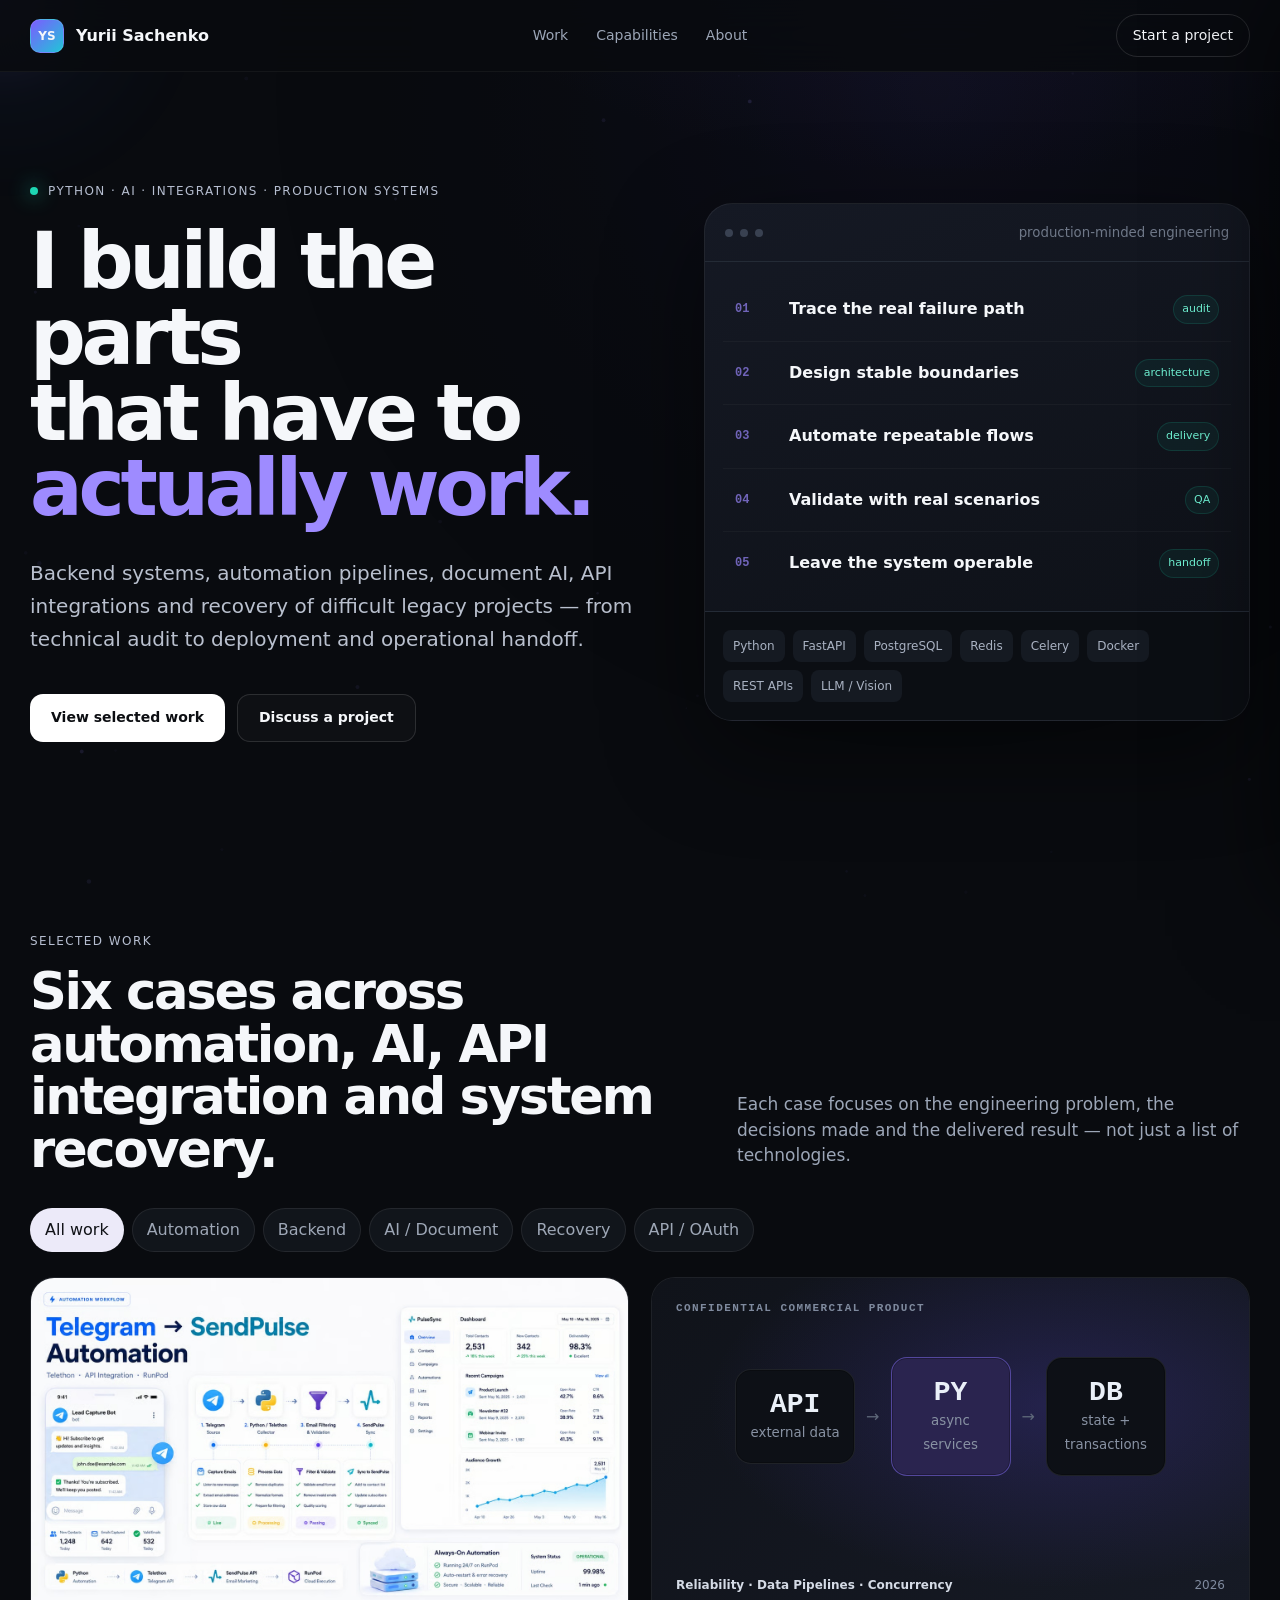
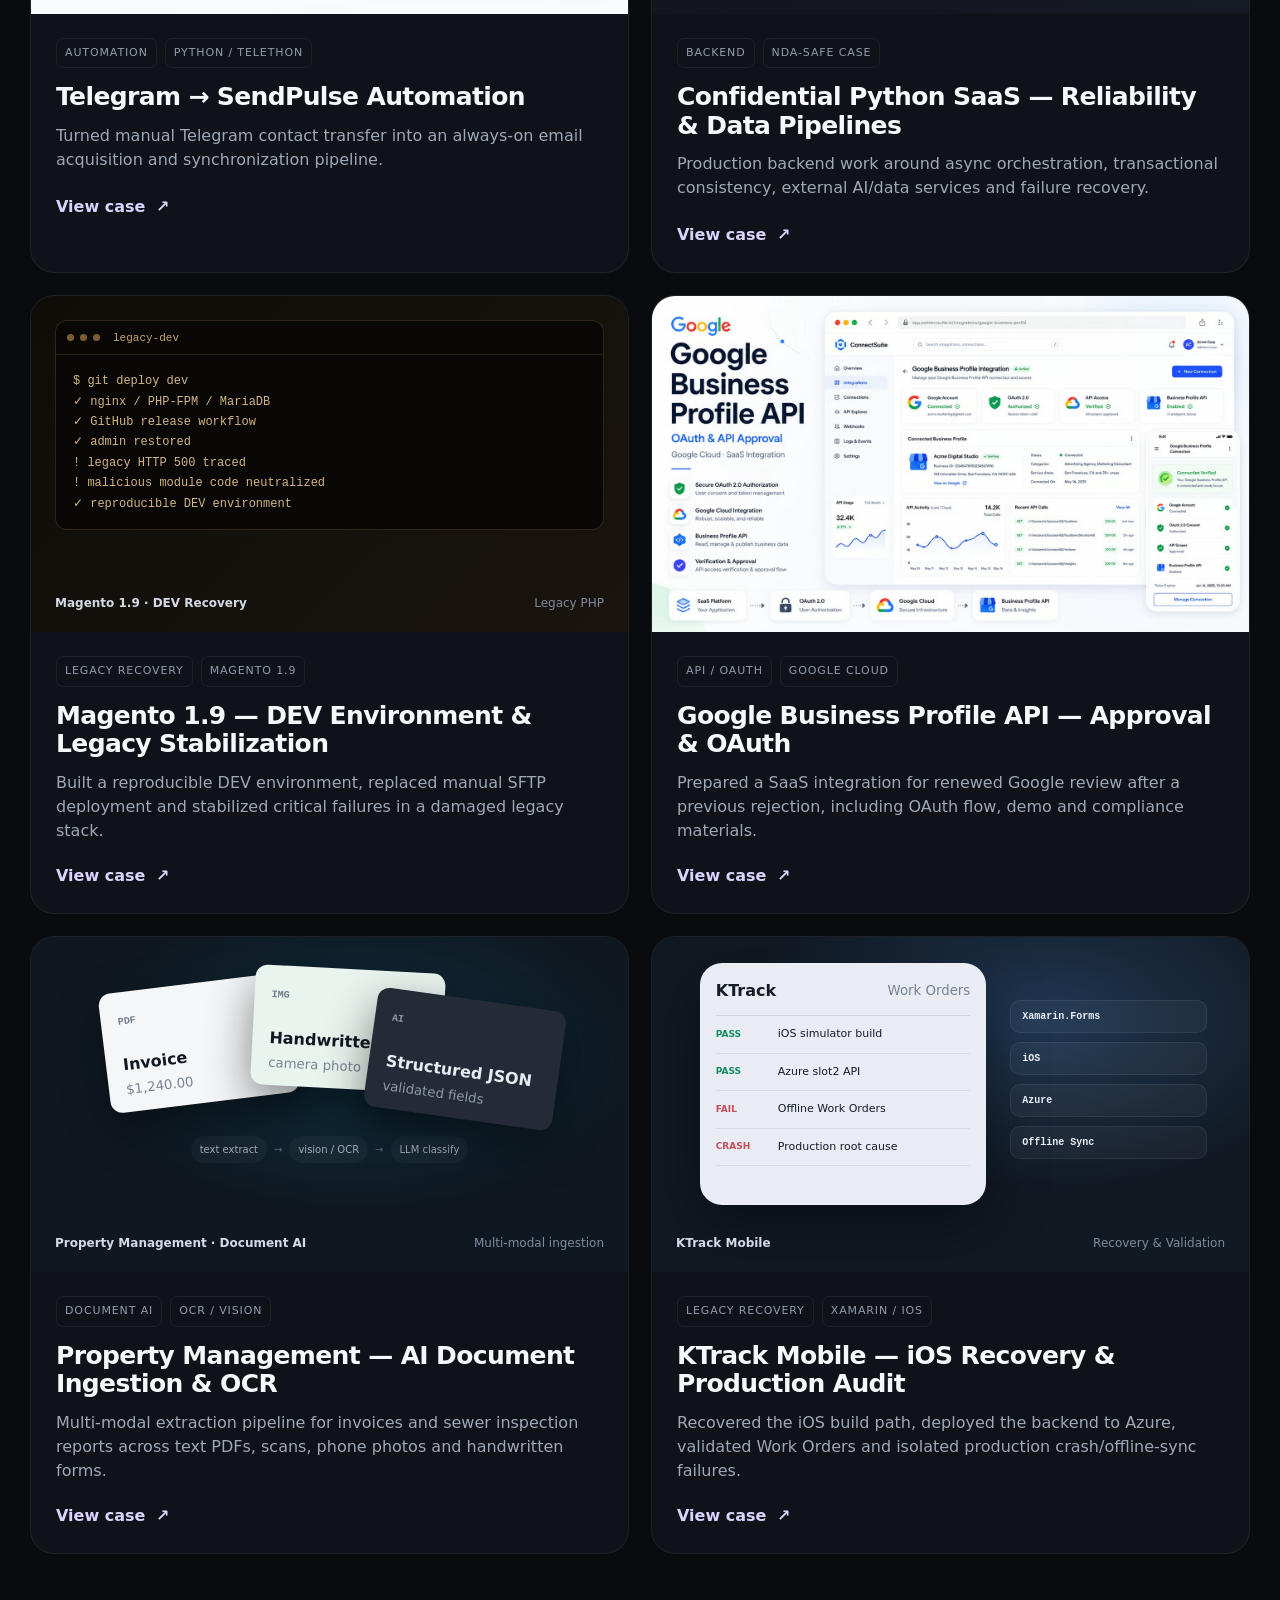
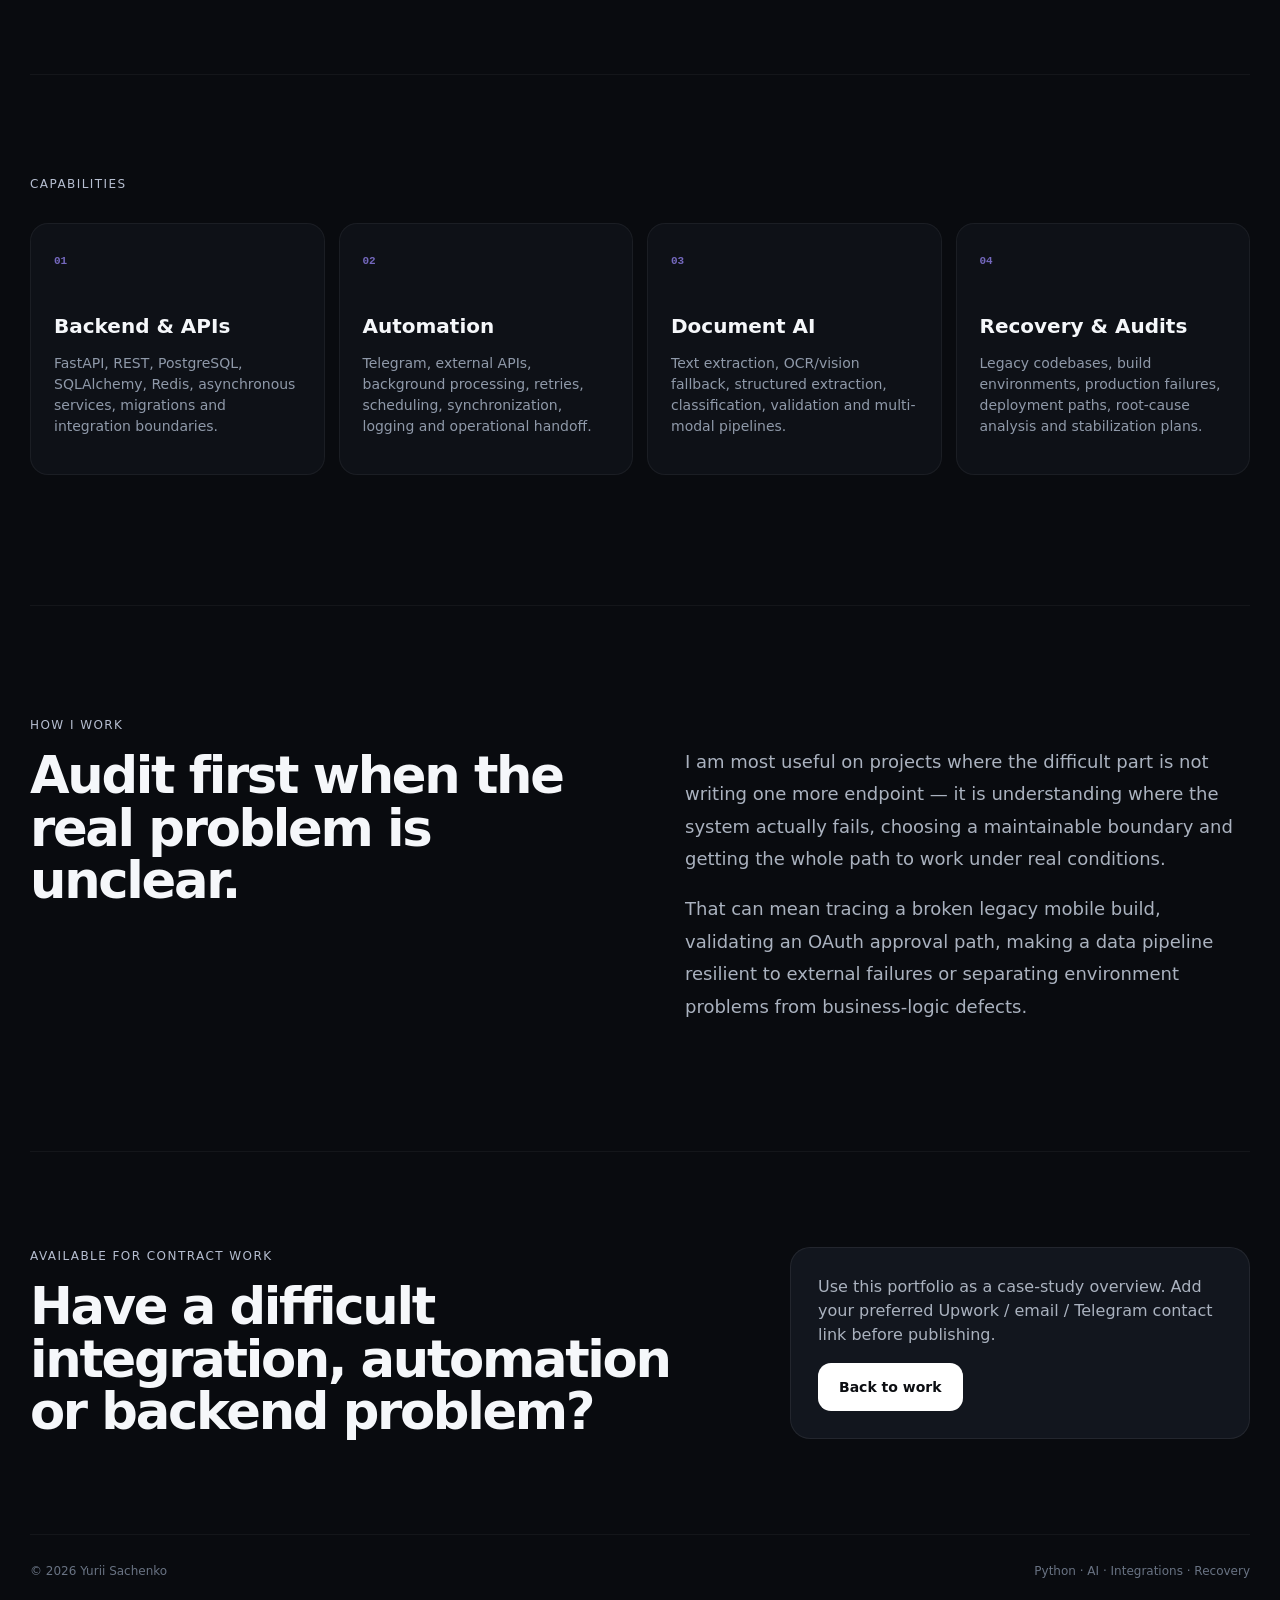
==== commit f7bd43cf: "Add social meta tags, refresh README, ignore .DS_Store - Add og:type/og:url/og:title/og:description " ====
--- a/preview-standalone.html
+++ b/preview-standalone.html
@@ -5,6 +5,12 @@
   <meta name="viewport" content="width=device-width, initial-scale=1" />
   <meta name="description" content="Selected engineering work by Yurii Sachenko — Python backend, AI document processing, API integrations, automation and legacy recovery." />
   <title>Yurii Sachenko — Engineering Portfolio</title>
+  <meta property="og:type" content="website" />
+  <meta property="og:title" content="Yurii Sachenko — Engineering Portfolio" />
+  <meta property="og:description" content="Selected engineering work by Yurii Sachenko — Python backend, AI document processing, API integrations, automation and legacy recovery." />
+  <meta name="twitter:card" content="summary" />
+  <meta name="twitter:title" content="Yurii Sachenko — Engineering Portfolio" />
+  <meta name="twitter:description" content="Selected engineering work by Yurii Sachenko — Python backend, AI document processing, API integrations, automation and legacy recovery." />
   <style>
 :root{
   --bg:#090b0f;--panel:#11151c;--panel2:#151a22;--ink:#f5f7fa;--muted:#9ca6b7;--line:#242b36;
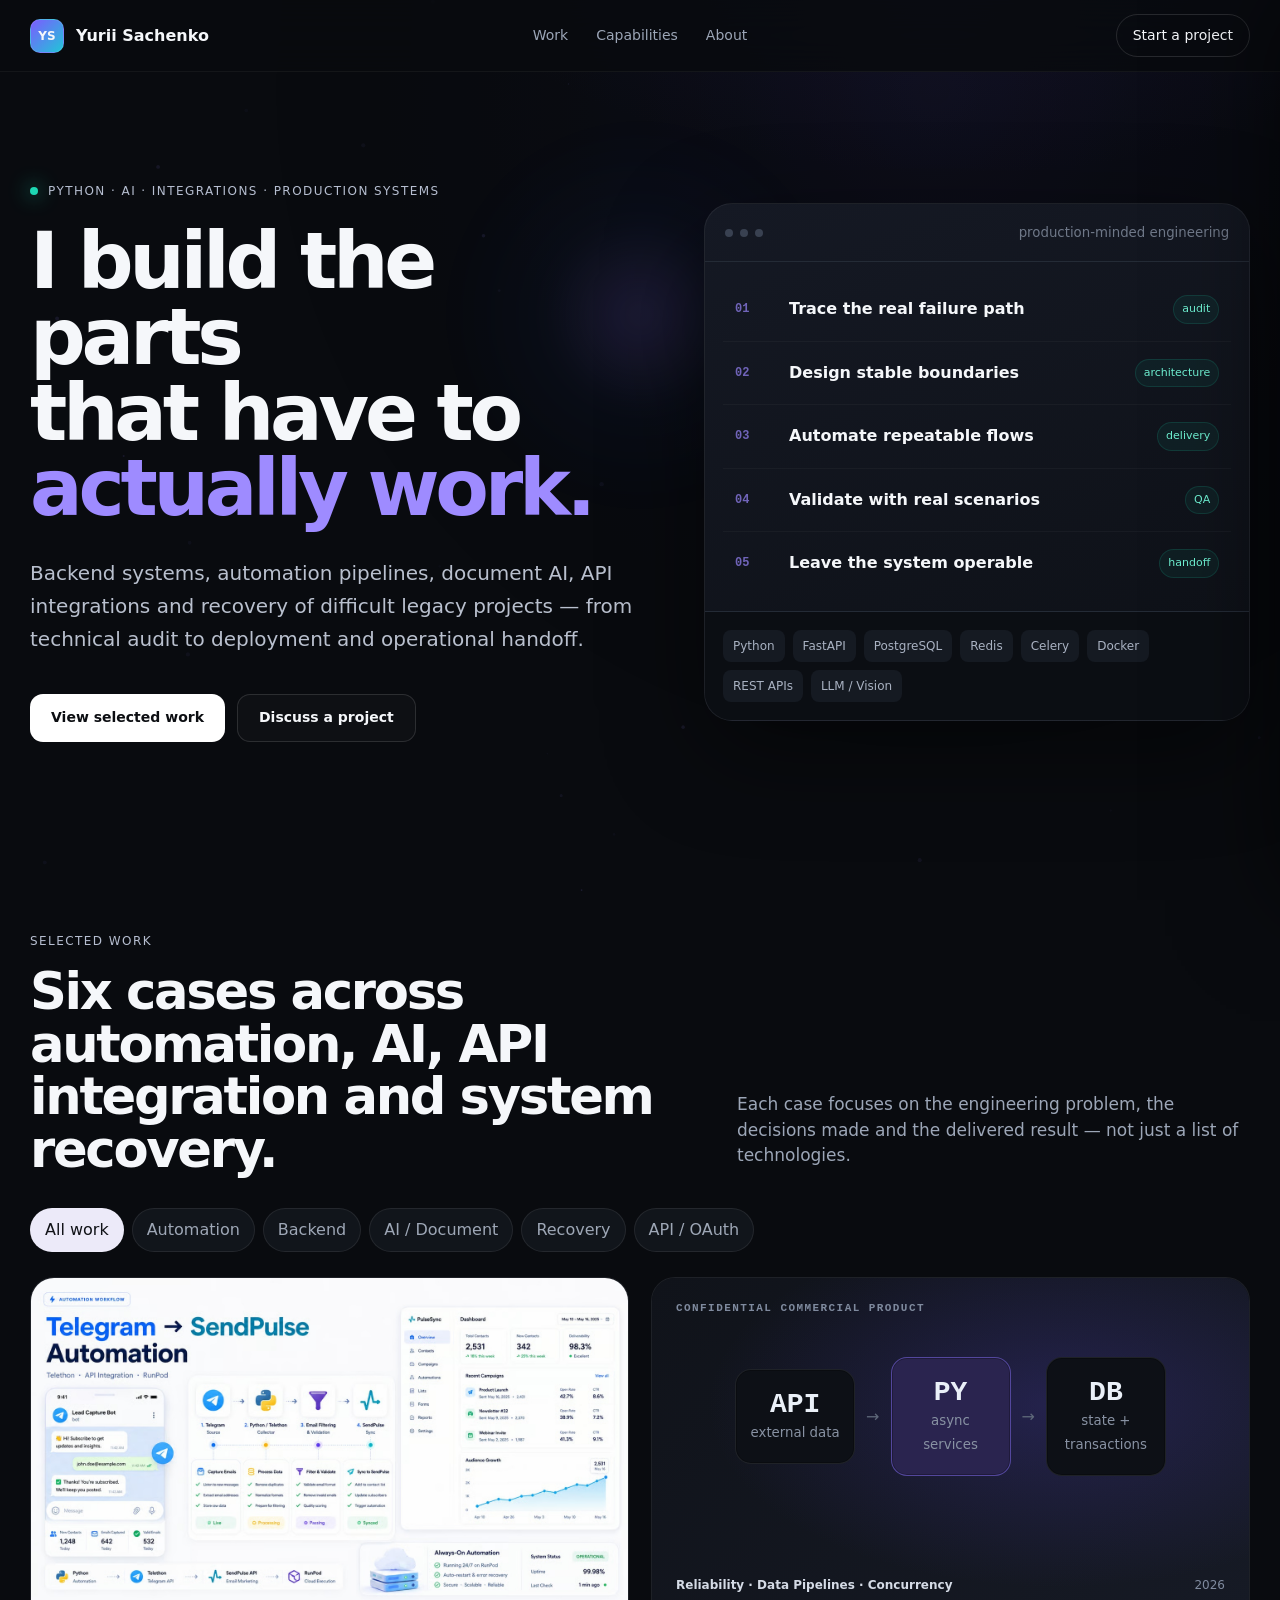
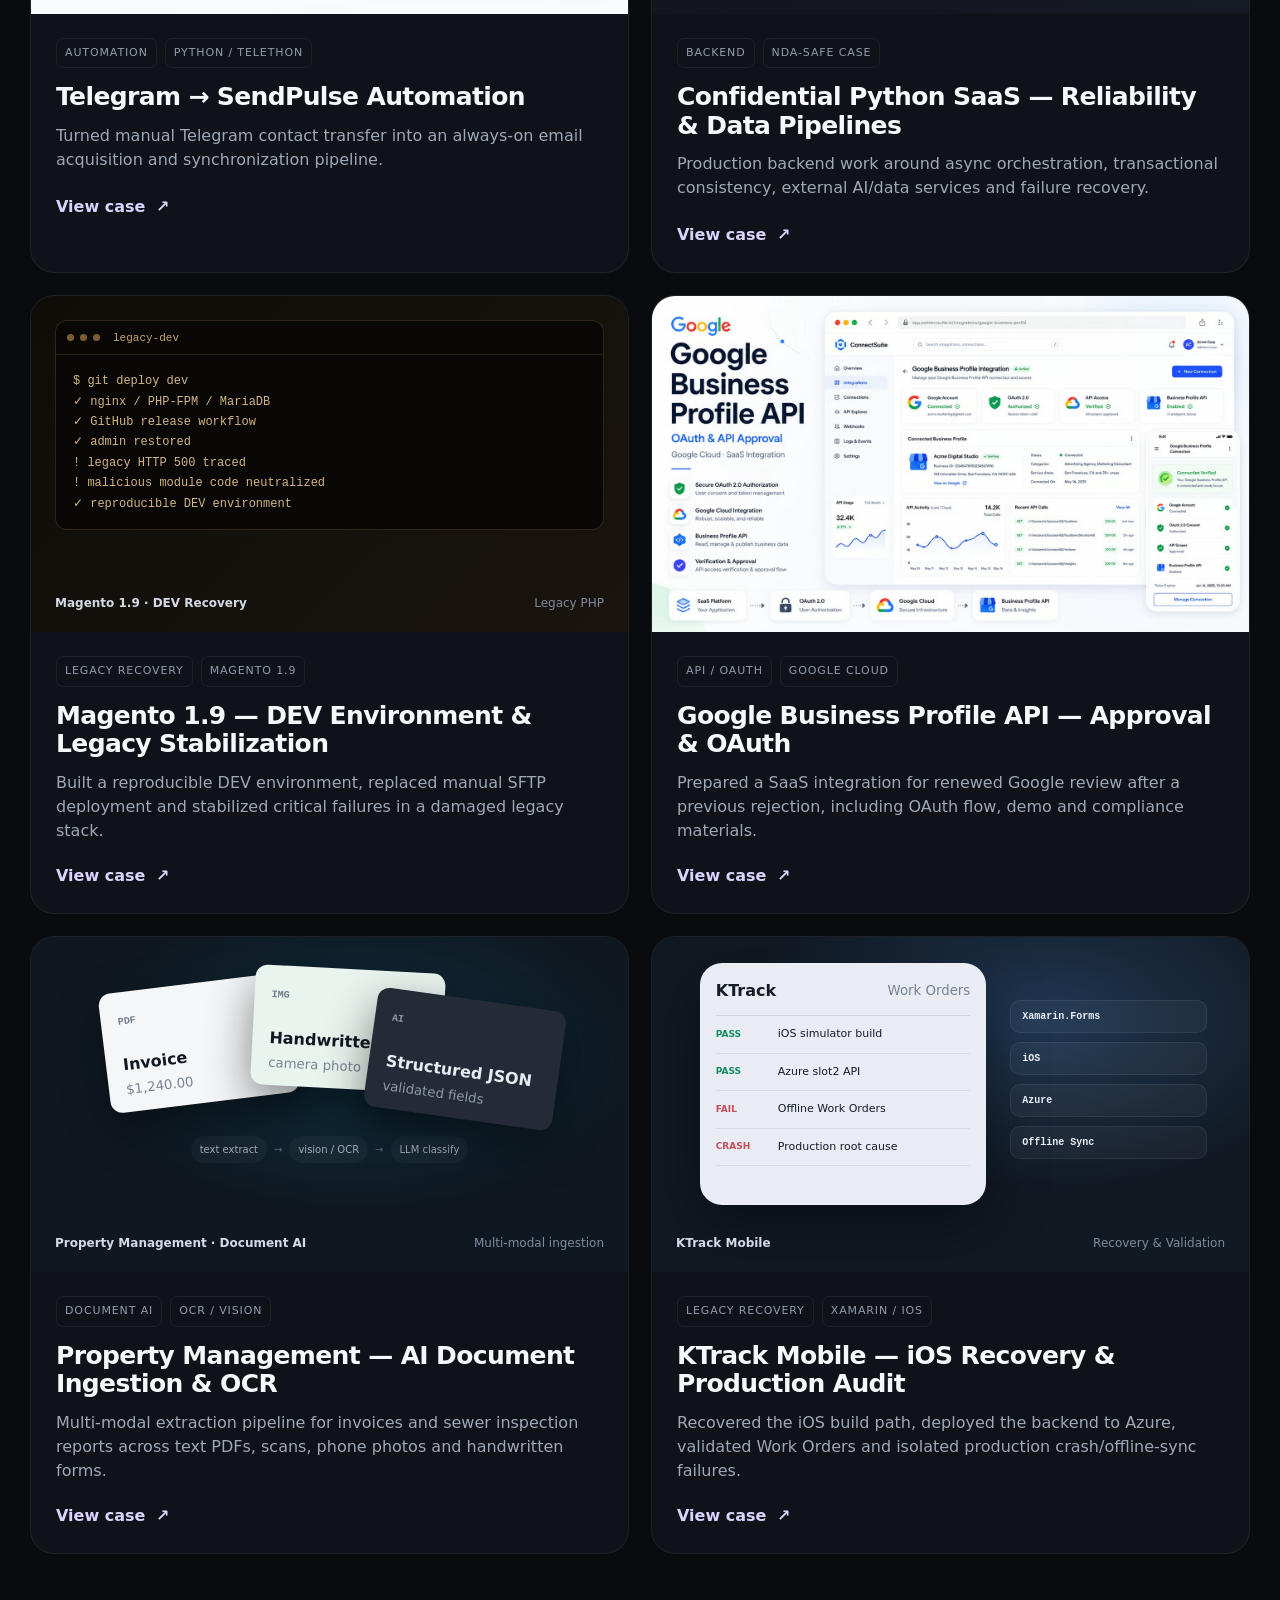
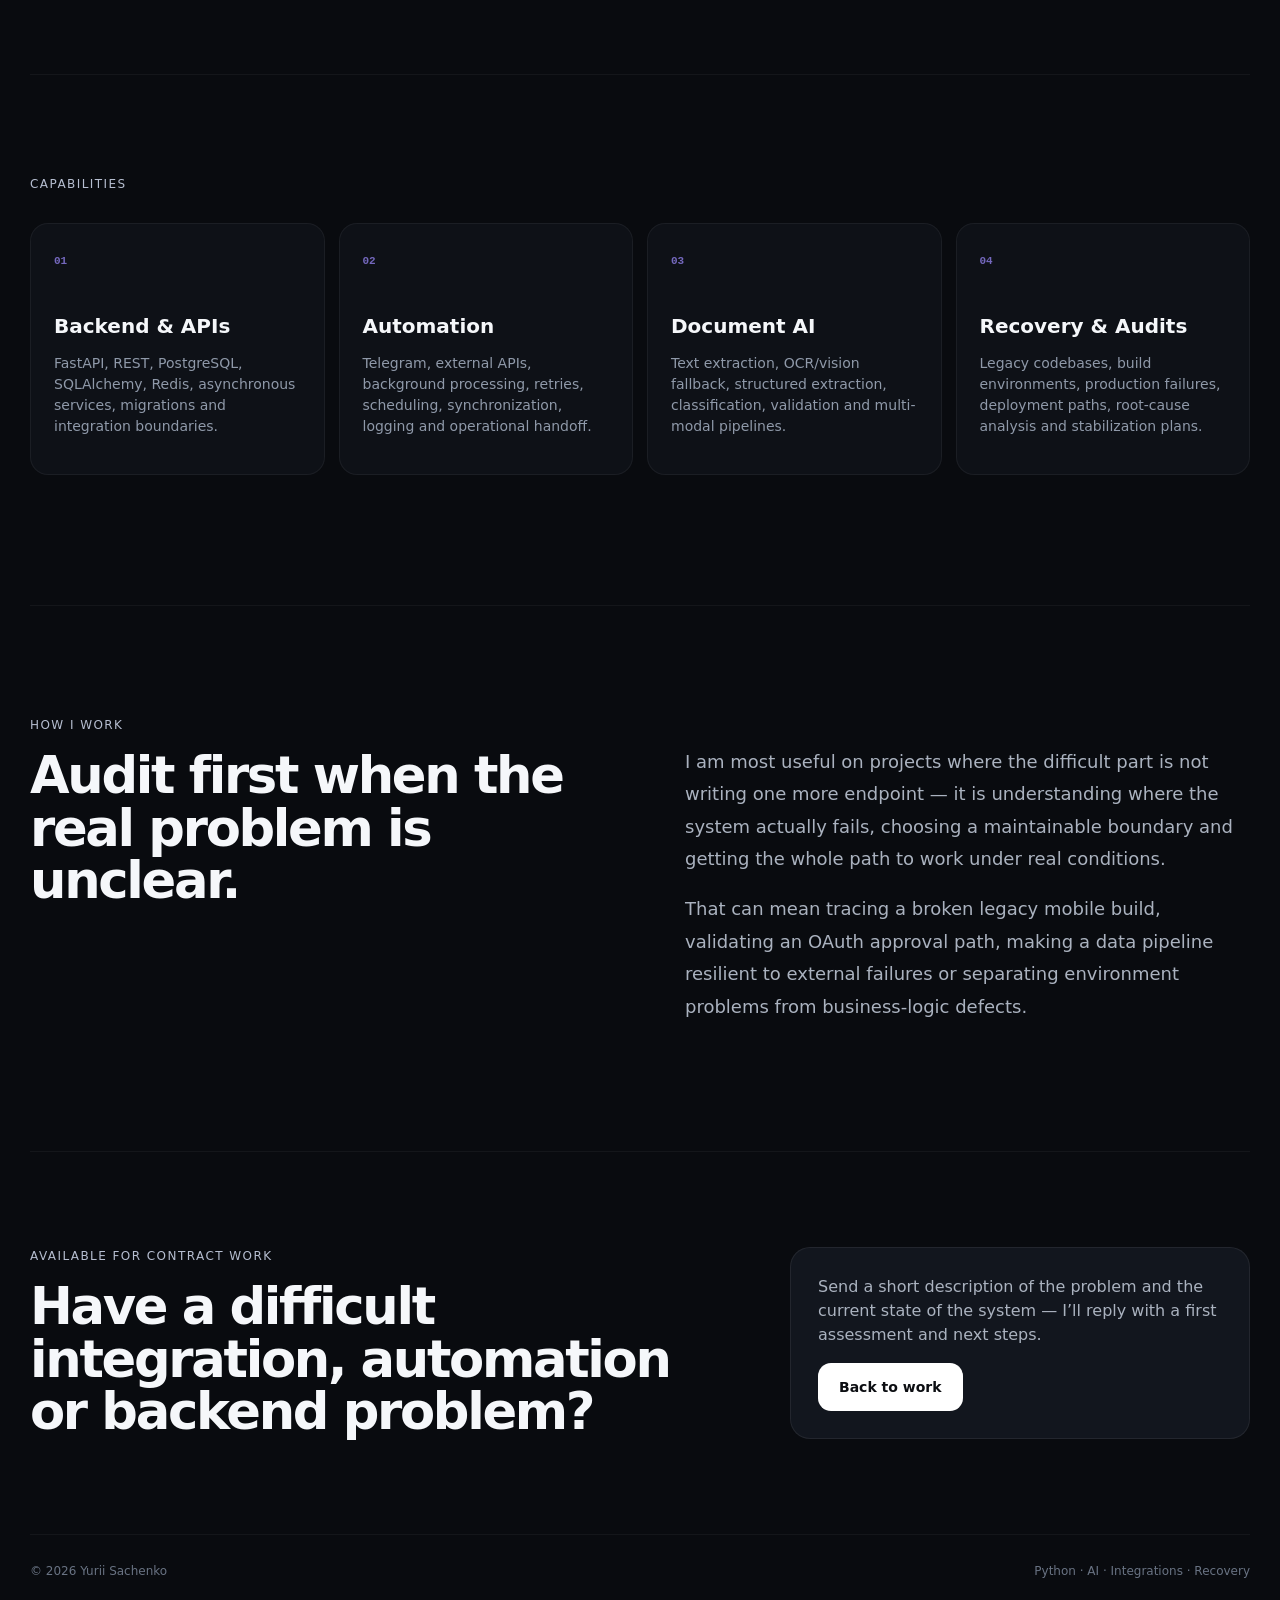
==== commit 77d426c2: "Replace placeholder contact copy with a real call to action The contact card no longer instructs the" ====
--- a/preview-standalone.html
+++ b/preview-standalone.html
@@ -211,7 +211,7 @@
         <h2>Have a difficult integration, automation or backend problem?</h2>
       </div>
       <div class="contact-card">
-        <p>Use this portfolio as a case-study overview. Add your preferred Upwork / email / Telegram contact link before publishing.</p>
+        <p>Send a short description of the problem and the current state of the system — I&rsquo;ll reply with a first assessment and next steps.</p>
         <a class="btn btn-primary" href="#top">Back to work</a>
       </div>
     </section>
